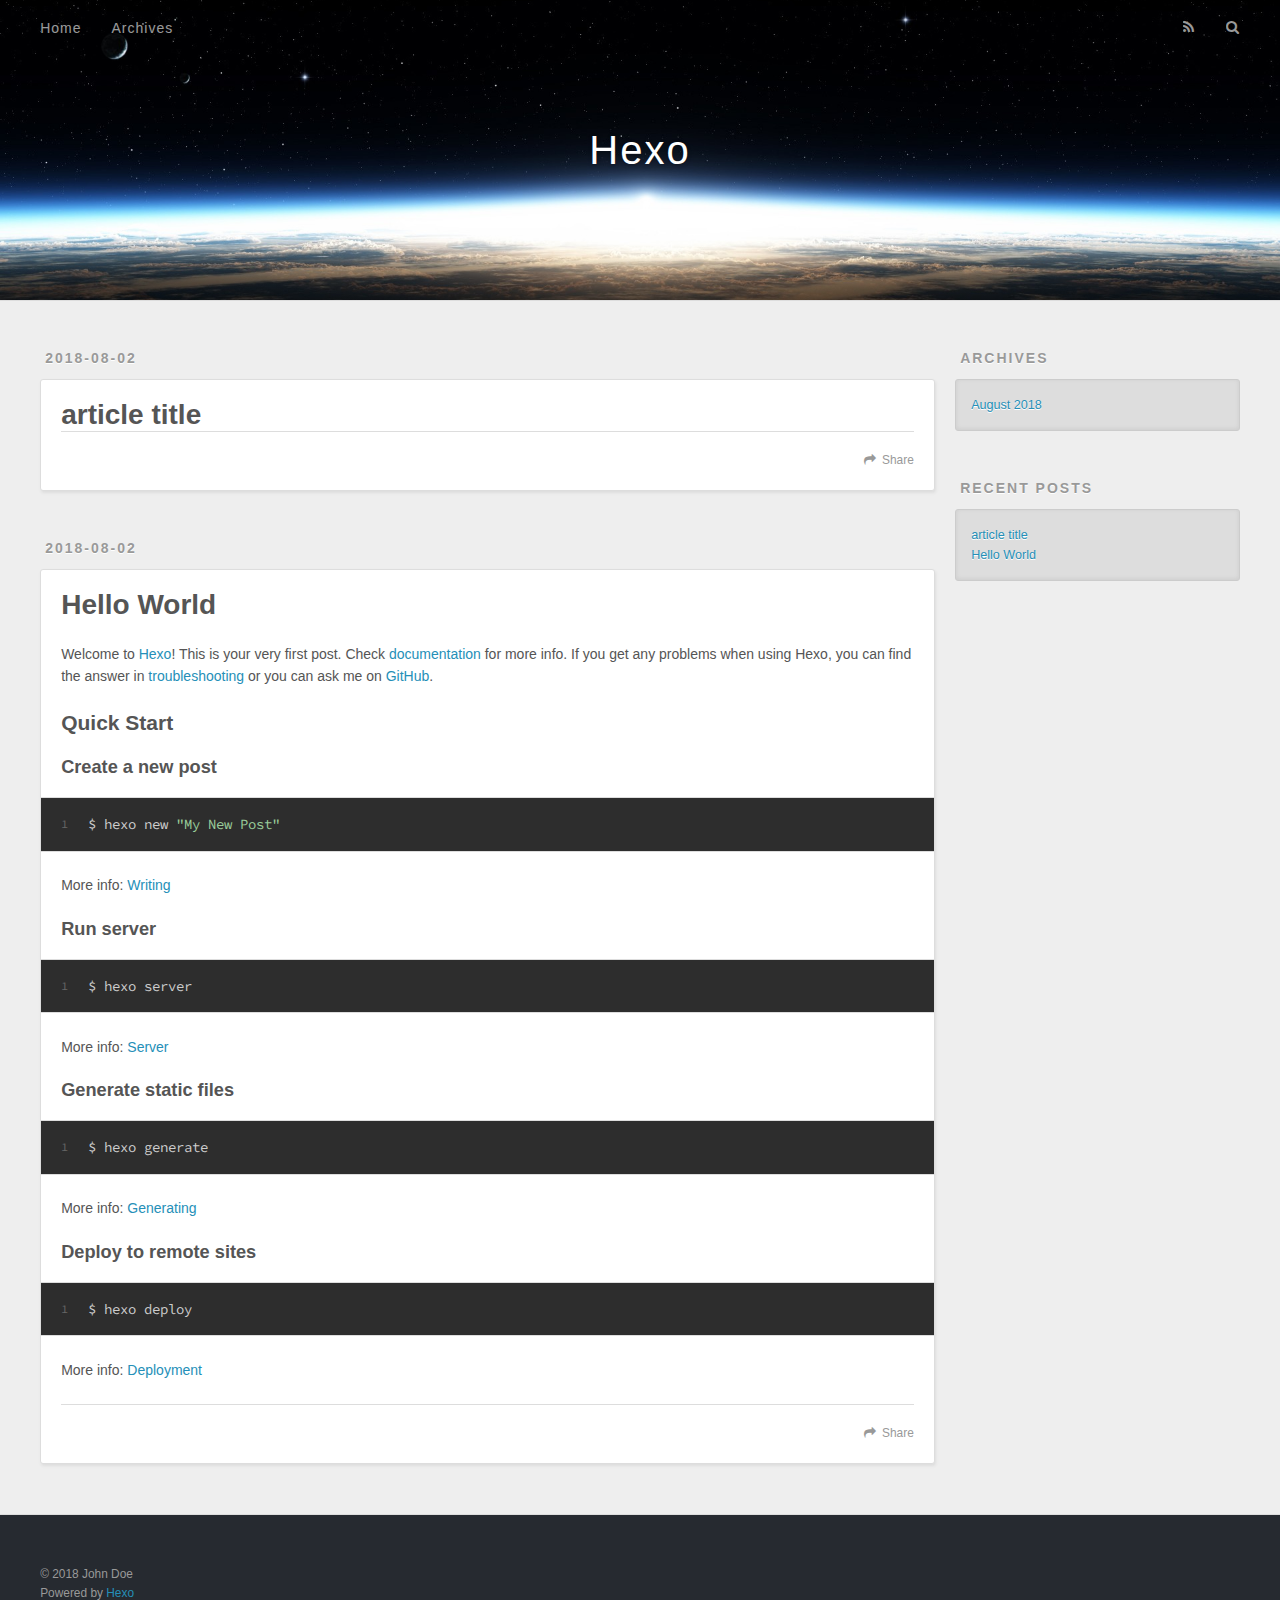
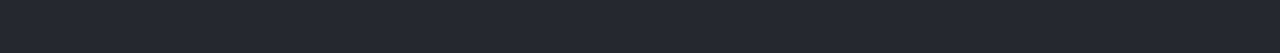
==== index.html @ 51ade5b0 "Site updated: 2018-08-02 16:16:27" ====
<!DOCTYPE html>
<html>
<head>
  <meta charset="utf-8">
  

  
  <title>Hexo</title>
  <meta name="viewport" content="width=device-width, initial-scale=1, maximum-scale=1">
  <meta property="og:type" content="website">
<meta property="og:title" content="Hexo">
<meta property="og:url" content="http://yoursite.com/index.html">
<meta property="og:site_name" content="Hexo">
<meta property="og:locale" content="default">
<meta name="twitter:card" content="summary">
<meta name="twitter:title" content="Hexo">
  
    <link rel="alternate" href="/atom.xml" title="Hexo" type="application/atom+xml">
  
  
    <link rel="icon" href="/favicon.png">
  
  
    <link href="//fonts.googleapis.com/css?family=Source+Code+Pro" rel="stylesheet" type="text/css">
  
  <link rel="stylesheet" href="/css/style.css">
</head>

<body>
  <div id="container">
    <div id="wrap">
      <header id="header">
  <div id="banner"></div>
  <div id="header-outer" class="outer">
    <div id="header-title" class="inner">
      <h1 id="logo-wrap">
        <a href="/" id="logo">Hexo</a>
      </h1>
      
    </div>
    <div id="header-inner" class="inner">
      <nav id="main-nav">
        <a id="main-nav-toggle" class="nav-icon"></a>
        
          <a class="main-nav-link" href="/">Home</a>
        
          <a class="main-nav-link" href="/archives">Archives</a>
        
      </nav>
      <nav id="sub-nav">
        
          <a id="nav-rss-link" class="nav-icon" href="/atom.xml" title="RSS Feed"></a>
        
        <a id="nav-search-btn" class="nav-icon" title="Search"></a>
      </nav>
      <div id="search-form-wrap">
        <form action="//google.com/search" method="get" accept-charset="UTF-8" class="search-form"><input type="search" name="q" class="search-form-input" placeholder="Search"><button type="submit" class="search-form-submit">&#xF002;</button><input type="hidden" name="sitesearch" value="http://yoursite.com"></form>
      </div>
    </div>
  </div>
</header>
      <div class="outer">
        <section id="main">
  
    <article id="post-article-title" class="article article-type-post" itemscope itemprop="blogPost">
  <div class="article-meta">
    <a href="/2018/08/02/article-title/" class="article-date">
  <time datetime="2018-08-02T07:15:30.000Z" itemprop="datePublished">2018-08-02</time>
</a>
    
  </div>
  <div class="article-inner">
    
    
      <header class="article-header">
        
  
    <h1 itemprop="name">
      <a class="article-title" href="/2018/08/02/article-title/">article title</a>
    </h1>
  

      </header>
    
    <div class="article-entry" itemprop="articleBody">
      
        
      
    </div>
    <footer class="article-footer">
      <a data-url="http://yoursite.com/2018/08/02/article-title/" data-id="cjkcabsdn0000bsvhd9y3zco1" class="article-share-link">Share</a>
      
      
    </footer>
  </div>
  
</article>


  
    <article id="post-hello-world" class="article article-type-post" itemscope itemprop="blogPost">
  <div class="article-meta">
    <a href="/2018/08/02/hello-world/" class="article-date">
  <time datetime="2018-08-02T06:35:21.905Z" itemprop="datePublished">2018-08-02</time>
</a>
    
  </div>
  <div class="article-inner">
    
    
      <header class="article-header">
        
  
    <h1 itemprop="name">
      <a class="article-title" href="/2018/08/02/hello-world/">Hello World</a>
    </h1>
  

      </header>
    
    <div class="article-entry" itemprop="articleBody">
      
        <p>Welcome to <a href="https://hexo.io/" target="_blank" rel="noopener">Hexo</a>! This is your very first post. Check <a href="https://hexo.io/docs/" target="_blank" rel="noopener">documentation</a> for more info. If you get any problems when using Hexo, you can find the answer in <a href="https://hexo.io/docs/troubleshooting.html" target="_blank" rel="noopener">troubleshooting</a> or you can ask me on <a href="https://github.com/hexojs/hexo/issues" target="_blank" rel="noopener">GitHub</a>.</p>
<h2 id="Quick-Start"><a href="#Quick-Start" class="headerlink" title="Quick Start"></a>Quick Start</h2><h3 id="Create-a-new-post"><a href="#Create-a-new-post" class="headerlink" title="Create a new post"></a>Create a new post</h3><figure class="highlight bash"><table><tr><td class="gutter"><pre><span class="line">1</span><br></pre></td><td class="code"><pre><span class="line">$ hexo new <span class="string">"My New Post"</span></span><br></pre></td></tr></table></figure>
<p>More info: <a href="https://hexo.io/docs/writing.html" target="_blank" rel="noopener">Writing</a></p>
<h3 id="Run-server"><a href="#Run-server" class="headerlink" title="Run server"></a>Run server</h3><figure class="highlight bash"><table><tr><td class="gutter"><pre><span class="line">1</span><br></pre></td><td class="code"><pre><span class="line">$ hexo server</span><br></pre></td></tr></table></figure>
<p>More info: <a href="https://hexo.io/docs/server.html" target="_blank" rel="noopener">Server</a></p>
<h3 id="Generate-static-files"><a href="#Generate-static-files" class="headerlink" title="Generate static files"></a>Generate static files</h3><figure class="highlight bash"><table><tr><td class="gutter"><pre><span class="line">1</span><br></pre></td><td class="code"><pre><span class="line">$ hexo generate</span><br></pre></td></tr></table></figure>
<p>More info: <a href="https://hexo.io/docs/generating.html" target="_blank" rel="noopener">Generating</a></p>
<h3 id="Deploy-to-remote-sites"><a href="#Deploy-to-remote-sites" class="headerlink" title="Deploy to remote sites"></a>Deploy to remote sites</h3><figure class="highlight bash"><table><tr><td class="gutter"><pre><span class="line">1</span><br></pre></td><td class="code"><pre><span class="line">$ hexo deploy</span><br></pre></td></tr></table></figure>
<p>More info: <a href="https://hexo.io/docs/deployment.html" target="_blank" rel="noopener">Deployment</a></p>

      
    </div>
    <footer class="article-footer">
      <a data-url="http://yoursite.com/2018/08/02/hello-world/" data-id="cjkcabsdu0001bsvh8qql5ahi" class="article-share-link">Share</a>
      
      
    </footer>
  </div>
  
</article>


  


</section>
        
          <aside id="sidebar">
  
    

  
    

  
    
  
    
  <div class="widget-wrap">
    <h3 class="widget-title">Archives</h3>
    <div class="widget">
      <ul class="archive-list"><li class="archive-list-item"><a class="archive-list-link" href="/archives/2018/08/">August 2018</a></li></ul>
    </div>
  </div>


  
    
  <div class="widget-wrap">
    <h3 class="widget-title">Recent Posts</h3>
    <div class="widget">
      <ul>
        
          <li>
            <a href="/2018/08/02/article-title/">article title</a>
          </li>
        
          <li>
            <a href="/2018/08/02/hello-world/">Hello World</a>
          </li>
        
      </ul>
    </div>
  </div>

  
</aside>
        
      </div>
      <footer id="footer">
  
  <div class="outer">
    <div id="footer-info" class="inner">
      &copy; 2018 John Doe<br>
      Powered by <a href="http://hexo.io/" target="_blank">Hexo</a>
    </div>
  </div>
</footer>
    </div>
    <nav id="mobile-nav">
  
    <a href="/" class="mobile-nav-link">Home</a>
  
    <a href="/archives" class="mobile-nav-link">Archives</a>
  
</nav>
    

<script src="//ajax.googleapis.com/ajax/libs/jquery/2.0.3/jquery.min.js"></script>


  <link rel="stylesheet" href="/fancybox/jquery.fancybox.css">
  <script src="/fancybox/jquery.fancybox.pack.js"></script>


<script src="/js/script.js"></script>



  </div>
</body>
</html>
---- css/style.css ----
body {
  width: 100%;
}
body:before,
body:after {
  content: "";
  display: table;
}
body:after {
  clear: both;
}
html,
body,
div,
span,
applet,
object,
iframe,
h1,
h2,
h3,
h4,
h5,
h6,
p,
blockquote,
pre,
a,
abbr,
acronym,
address,
big,
cite,
code,
del,
dfn,
em,
img,
ins,
kbd,
q,
s,
samp,
small,
strike,
strong,
sub,
sup,
tt,
var,
dl,
dt,
dd,
ol,
ul,
li,
fieldset,
form,
label,
legend,
table,
caption,
tbody,
tfoot,
thead,
tr,
th,
td {
  margin: 0;
  padding: 0;
  border: 0;
  outline: 0;
  font-weight: inherit;
  font-style: inherit;
  font-family: inherit;
  font-size: 100%;
  vertical-align: baseline;
}
body {
  line-height: 1;
  color: #000;
  background: #fff;
}
ol,
ul {
  list-style: none;
}
table {
  border-collapse: separate;
  border-spacing: 0;
  vertical-align: middle;
}
caption,
th,
td {
  text-align: left;
  font-weight: normal;
  vertical-align: middle;
}
a img {
  border: none;
}
input,
button {
  margin: 0;
  padding: 0;
}
input::-moz-focus-inner,
button::-moz-focus-inner {
  border: 0;
  padding: 0;
}
@font-face {
  font-family: FontAwesome;
  font-style: normal;
  font-weight: normal;
  src: url("fonts/fontawesome-webfont.eot?v=#4.0.3");
  src: url("fonts/fontawesome-webfont.eot?#iefix&v=#4.0.3") format("embedded-opentype"), url("fonts/fontawesome-webfont.woff?v=#4.0.3") format("woff"), url("fonts/fontawesome-webfont.ttf?v=#4.0.3") format("truetype"), url("fonts/fontawesome-webfont.svg#fontawesomeregular?v=#4.0.3") format("svg");
}
html,
body,
#container {
  height: 100%;
}
body {
  background: #eee;
  font: 14px -apple-system, BlinkMacSystemFont, "Segoe UI", "Roboto", "Oxygen", "Ubuntu", "Cantarell", "Fira Sans", "Droid Sans", "Helvetica Neue", sans-serif;
  -webkit-text-size-adjust: 100%;
}
.outer {
  max-width: 1220px;
  margin: 0 auto;
  padding: 0 20px;
}
.outer:before,
.outer:after {
  content: "";
  display: table;
}
.outer:after {
  clear: both;
}
.inner {
  display: inline;
  float: left;
  width: 98.33333333333333%;
  margin: 0 0.833333333333333%;
}
.left,
.alignleft {
  float: left;
}
.right,
.alignright {
  float: right;
}
.clear {
  clear: both;
}
#container {
  position: relative;
}
.mobile-nav-on {
  overflow: hidden;
}
#wrap {
  height: 100%;
  width: 100%;
  position: absolute;
  top: 0;
  left: 0;
  -webkit-transition: 0.2s ease-out;
  -moz-transition: 0.2s ease-out;
  -ms-transition: 0.2s ease-out;
  transition: 0.2s ease-out;
  z-index: 1;
  background: #eee;
}
.mobile-nav-on #wrap {
  left: 280px;
}
@media screen and (min-width: 768px) {
  #main {
    display: inline;
    float: left;
    width: 73.33333333333333%;
    margin: 0 0.833333333333333%;
  }
}
.article-date,
.article-category-link,
.archive-year,
.widget-title {
  text-decoration: none;
  text-transform: uppercase;
  letter-spacing: 2px;
  color: #999;
  margin-bottom: 1em;
  margin-left: 5px;
  line-height: 1em;
  text-shadow: 0 1px #fff;
  font-weight: bold;
}
.article-inner,
.archive-article-inner {
  background: #fff;
  -webkit-box-shadow: 1px 2px 3px #ddd;
  box-shadow: 1px 2px 3px #ddd;
  border: 1px solid #ddd;
  border-radius: 3px;
}
.article-entry h1,
.widget h1 {
  font-size: 2em;
}
.article-entry h2,
.widget h2 {
  font-size: 1.5em;
}
.article-entry h3,
.widget h3 {
  font-size: 1.3em;
}
.article-entry h4,
.widget h4 {
  font-size: 1.2em;
}
.article-entry h5,
.widget h5 {
  font-size: 1em;
}
.article-entry h6,
.widget h6 {
  font-size: 1em;
  color: #999;
}
.article-entry hr,
.widget hr {
  border: 1px dashed #ddd;
}
.article-entry strong,
.widget strong {
  font-weight: bold;
}
.article-entry em,
.widget em,
.article-entry cite,
.widget cite {
  font-style: italic;
}
.article-entry sup,
.widget sup,
.article-entry sub,
.widget sub {
  font-size: 0.75em;
  line-height: 0;
  position: relative;
  vertical-align: baseline;
}
.article-entry sup,
.widget sup {
  top: -0.5em;
}
.article-entry sub,
.widget sub {
  bottom: -0.2em;
}
.article-entry small,
.widget small {
  font-size: 0.85em;
}
.article-entry acronym,
.widget acronym,
.article-entry abbr,
.widget abbr {
  border-bottom: 1px dotted;
}
.article-entry ul,
.widget ul,
.article-entry ol,
.widget ol,
.article-entry dl,
.widget dl {
  margin: 0 20px;
  line-height: 1.6em;
}
.article-entry ul ul,
.widget ul ul,
.article-entry ol ul,
.widget ol ul,
.article-entry ul ol,
.widget ul ol,
.article-entry ol ol,
.widget ol ol {
  margin-top: 0;
  margin-bottom: 0;
}
.article-entry ul,
.widget ul {
  list-style: disc;
}
.article-entry ol,
.widget ol {
  list-style: decimal;
}
.article-entry dt,
.widget dt {
  font-weight: bold;
}
#header {
  height: 300px;
  position: relative;
  border-bottom: 1px solid #ddd;
}
#header:before,
#header:after {
  content: "";
  position: absolute;
  left: 0;
  right: 0;
  height: 40px;
}
#header:before {
  top: 0;
  background: -webkit-linear-gradient(rgba(0,0,0,0.2), transparent);
  background: -moz-linear-gradient(rgba(0,0,0,0.2), transparent);
  background: -ms-linear-gradient(rgba(0,0,0,0.2), transparent);
  background: linear-gradient(rgba(0,0,0,0.2), transparent);
}
#header:after {
  bottom: 0;
  background: -webkit-linear-gradient(transparent, rgba(0,0,0,0.2));
  background: -moz-linear-gradient(transparent, rgba(0,0,0,0.2));
  background: -ms-linear-gradient(transparent, rgba(0,0,0,0.2));
  background: linear-gradient(transparent, rgba(0,0,0,0.2));
}
#header-outer {
  height: 100%;
  position: relative;
}
#header-inner {
  position: relative;
  overflow: hidden;
}
#banner {
  position: absolute;
  top: 0;
  left: 0;
  width: 100%;
  height: 100%;
  background: url("images/banner.jpg") center #000;
  -webkit-background-size: cover;
  -moz-background-size: cover;
  background-size: cover;
  z-index: -1;
}
#header-title {
  text-align: center;
  height: 40px;
  position: absolute;
  top: 50%;
  left: 0;
  margin-top: -20px;
}
#logo,
#subtitle {
  text-decoration: none;
  color: #fff;
  font-weight: 300;
  text-shadow: 0 1px 4px rgba(0,0,0,0.3);
}
#logo {
  font-size: 40px;
  line-height: 40px;
  letter-spacing: 2px;
}
#subtitle {
  font-size: 16px;
  line-height: 16px;
  letter-spacing: 1px;
}
#subtitle-wrap {
  margin-top: 16px;
}
#main-nav {
  float: left;
  margin-left: -15px;
}
.nav-icon,
.main-nav-link {
  float: left;
  color: #fff;
  opacity: 0.6;
  text-decoration: none;
  text-shadow: 0 1px rgba(0,0,0,0.2);
  -webkit-transition: opacity 0.2s;
  -moz-transition: opacity 0.2s;
  -ms-transition: opacity 0.2s;
  transition: opacity 0.2s;
  display: block;
  padding: 20px 15px;
}
.nav-icon:hover,
.main-nav-link:hover {
  opacity: 1;
}
.nav-icon {
  font-family: FontAwesome;
  text-align: center;
  font-size: 14px;
  width: 14px;
  height: 14px;
  padding: 20px 15px;
  position: relative;
  cursor: pointer;
}
.main-nav-link {
  font-weight: 300;
  letter-spacing: 1px;
}
@media screen and (max-width: 479px) {
  .main-nav-link {
    display: none;
  }
}
#main-nav-toggle {
  display: none;
}
#main-nav-toggle:before {
  content: "\f0c9";
}
@media screen and (max-width: 479px) {
  #main-nav-toggle {
    display: block;
  }
}
#sub-nav {
  float: right;
  margin-right: -15px;
}
#nav-rss-link:before {
  content: "\f09e";
}
#nav-search-btn:before {
  content: "\f002";
}
#search-form-wrap {
  position: absolute;
  top: 15px;
  width: 150px;
  height: 30px;
  right: -150px;
  opacity: 0;
  -webkit-transition: 0.2s ease-out;
  -moz-transition: 0.2s ease-out;
  -ms-transition: 0.2s ease-out;
  transition: 0.2s ease-out;
}
#search-form-wrap.on {
  opacity: 1;
  right: 0;
}
@media screen and (max-width: 479px) {
  #search-form-wrap {
    width: 100%;
    right: -100%;
  }
}
.search-form {
  position: absolute;
  top: 0;
  left: 0;
  right: 0;
  background: #fff;
  padding: 5px 15px;
  border-radius: 15px;
  -webkit-box-shadow: 0 0 10px rgba(0,0,0,0.3);
  box-shadow: 0 0 10px rgba(0,0,0,0.3);
}
.search-form-input {
  border: none;
  background: none;
  color: #555;
  width: 100%;
  font: 13px -apple-system, BlinkMacSystemFont, "Segoe UI", "Roboto", "Oxygen", "Ubuntu", "Cantarell", "Fira Sans", "Droid Sans", "Helvetica Neue", sans-serif;
  outline: none;
}
.search-form-input::-webkit-search-results-decoration,
.search-form-input::-webkit-search-cancel-button {
  -webkit-appearance: none;
}
.search-form-submit {
  position: absolute;
  top: 50%;
  right: 10px;
  margin-top: -7px;
  font: 13px FontAwesome;
  border: none;
  background: none;
  color: #bbb;
  cursor: pointer;
}
.search-form-submit:hover,
.search-form-submit:focus {
  color: #777;
}
.article {
  margin: 50px 0;
}
.article-inner {
  overflow: hidden;
}
.article-meta:before,
.article-meta:after {
  content: "";
  display: table;
}
.article-meta:after {
  clear: both;
}
.article-date {
  float: left;
}
.article-category {
  float: left;
  line-height: 1em;
  color: #ccc;
  text-shadow: 0 1px #fff;
  margin-left: 8px;
}
.article-category:before {
  content: "\2022";
}
.article-category-link {
  margin: 0 12px 1em;
}
.article-header {
  padding: 20px 20px 0;
}
.article-title {
  text-decoration: none;
  font-size: 2em;
  font-weight: bold;
  color: #555;
  line-height: 1.1em;
  -webkit-transition: color 0.2s;
  -moz-transition: color 0.2s;
  -ms-transition: color 0.2s;
  transition: color 0.2s;
}
a.article-title:hover {
  color: #258fb8;
}
.article-entry {
  color: #555;
  padding: 0 20px;
}
.article-entry:before,
.article-entry:after {
  content: "";
  display: table;
}
.article-entry:after {
  clear: both;
}
.article-entry p,
.article-entry table {
  line-height: 1.6em;
  margin: 1.6em 0;
}
.article-entry h1,
.article-entry h2,
.article-entry h3,
.article-entry h4,
.article-entry h5,
.article-entry h6 {
  font-weight: bold;
}
.article-entry h1,
.article-entry h2,
.article-entry h3,
.article-entry h4,
.article-entry h5,
.article-entry h6 {
  line-height: 1.1em;
  margin: 1.1em 0;
}
.article-entry a {
  color: #258fb8;
  text-decoration: none;
}
.article-entry a:hover {
  text-decoration: underline;
}
.article-entry ul,
.article-entry ol,
.article-entry dl {
  margin-top: 1.6em;
  margin-bottom: 1.6em;
}
.article-entry img,
.article-entry video {
  max-width: 100%;
  height: auto;
  display: block;
  margin: auto;
}
.article-entry iframe {
  border: none;
}
.article-entry table {
  width: 100%;
  border-collapse: collapse;
  border-spacing: 0;
}
.article-entry th {
  font-weight: bold;
  border-bottom: 3px solid #ddd;
  padding-bottom: 0.5em;
}
.article-entry td {
  border-bottom: 1px solid #ddd;
  padding: 10px 0;
}
.article-entry blockquote {
  font-family: Georgia, "Times New Roman", serif;
  font-size: 1.4em;
  margin: 1.6em 20px;
  text-align: center;
}
.article-entry blockquote footer {
  font-size: 14px;
  margin: 1.6em 0;
  font-family: -apple-system, BlinkMacSystemFont, "Segoe UI", "Roboto", "Oxygen", "Ubuntu", "Cantarell", "Fira Sans", "Droid Sans", "Helvetica Neue", sans-serif;
}
.article-entry blockquote footer cite:before {
  content: "—";
  padding: 0 0.5em;
}
.article-entry .pullquote {
  text-align: left;
  width: 45%;
  margin: 0;
}
.article-entry .pullquote.left {
  margin-left: 0.5em;
  margin-right: 1em;
}
.article-entry .pullquote.right {
  margin-right: 0.5em;
  margin-left: 1em;
}
.article-entry .caption {
  color: #999;
  display: block;
  font-size: 0.9em;
  margin-top: 0.5em;
  position: relative;
  text-align: center;
}
.article-entry .video-container {
  position: relative;
  padding-top: 56.25%;
  height: 0;
  overflow: hidden;
}
.article-entry .video-container iframe,
.article-entry .video-container object,
.article-entry .video-container embed {
  position: absolute;
  top: 0;
  left: 0;
  width: 100%;
  height: 100%;
  margin-top: 0;
}
.article-more-link a {
  display: inline-block;
  line-height: 1em;
  padding: 6px 15px;
  border-radius: 15px;
  background: #eee;
  color: #999;
  text-shadow: 0 1px #fff;
  text-decoration: none;
}
.article-more-link a:hover {
  background: #258fb8;
  color: #fff;
  text-decoration: none;
  text-shadow: 0 1px #1e7293;
}
.article-footer {
  font-size: 0.85em;
  line-height: 1.6em;
  border-top: 1px solid #ddd;
  padding-top: 1.6em;
  margin: 0 20px 20px;
}
.article-footer:before,
.article-footer:after {
  content: "";
  display: table;
}
.article-footer:after {
  clear: both;
}
.article-footer a {
  color: #999;
  text-decoration: none;
}
.article-footer a:hover {
  color: #555;
}
.article-tag-list-item {
  float: left;
  margin-right: 10px;
}
.article-tag-list-link:before {
  content: "#";
}
.article-comment-link {
  float: right;
}
.article-comment-link:before {
  content: "\f075";
  font-family: FontAwesome;
  padding-right: 8px;
}
.article-share-link {
  cursor: pointer;
  float: right;
  margin-left: 20px;
}
.article-share-link:before {
  content: "\f064";
  font-family: FontAwesome;
  padding-right: 6px;
}
#article-nav {
  position: relative;
}
#article-nav:before,
#article-nav:after {
  content: "";
  display: table;
}
#article-nav:after {
  clear: both;
}
@media screen and (min-width: 768px) {
  #article-nav {
    margin: 50px 0;
  }
  #article-nav:before {
    width: 8px;
    height: 8px;
    position: absolute;
    top: 50%;
    left: 50%;
    margin-top: -4px;
    margin-left: -4px;
    content: "";
    border-radius: 50%;
    background: #ddd;
    -webkit-box-shadow: 0 1px 2px #fff;
    box-shadow: 0 1px 2px #fff;
  }
}
.article-nav-link-wrap {
  text-decoration: none;
  text-shadow: 0 1px #fff;
  color: #999;
  -webkit-box-sizing: border-box;
  -moz-box-sizing: border-box;
  box-sizing: border-box;
  margin-top: 50px;
  text-align: center;
  display: block;
}
.article-nav-link-wrap:hover {
  color: #555;
}
@media screen and (min-width: 768px) {
  .article-nav-link-wrap {
    width: 50%;
    margin-top: 0;
  }
}
@media screen and (min-width: 768px) {
  #article-nav-newer {
    float: left;
    text-align: right;
    padding-right: 20px;
  }
}
@media screen and (min-width: 768px) {
  #article-nav-older {
    float: right;
    text-align: left;
    padding-left: 20px;
  }
}
.article-nav-caption {
  text-transform: uppercase;
  letter-spacing: 2px;
  color: #ddd;
  line-height: 1em;
  font-weight: bold;
}
#article-nav-newer .article-nav-caption {
  margin-right: -2px;
}
.article-nav-title {
  font-size: 0.85em;
  line-height: 1.6em;
  margin-top: 0.5em;
}
.article-share-box {
  position: absolute;
  display: none;
  background: #fff;
  -webkit-box-shadow: 1px 2px 10px rgba(0,0,0,0.2);
  box-shadow: 1px 2px 10px rgba(0,0,0,0.2);
  border-radius: 3px;
  margin-left: -145px;
  overflow: hidden;
  z-index: 1;
}
.article-share-box.on {
  display: block;
}
.article-share-input {
  width: 100%;
  background: none;
  -webkit-box-sizing: border-box;
  -moz-box-sizing: border-box;
  box-sizing: border-box;
  font: 14px -apple-system, BlinkMacSystemFont, "Segoe UI", "Roboto", "Oxygen", "Ubuntu", "Cantarell", "Fira Sans", "Droid Sans", "Helvetica Neue", sans-serif;
  padding: 0 15px;
  color: #555;
  outline: none;
  border: 1px solid #ddd;
  border-radius: 3px 3px 0 0;
  height: 36px;
  line-height: 36px;
}
.article-share-links {
  background: #eee;
}
.article-share-links:before,
.article-share-links:after {
  content: "";
  display: table;
}
.article-share-links:after {
  clear: both;
}
.article-share-twitter,
.article-share-facebook,
.article-share-pinterest,
.article-share-google {
  width: 50px;
  height: 36px;
  display: block;
  float: left;
  position: relative;
  color: #999;
  text-shadow: 0 1px #fff;
}
.article-share-twitter:before,
.article-share-facebook:before,
.article-share-pinterest:before,
.article-share-google:before {
  font-size: 20px;
  font-family: FontAwesome;
  width: 20px;
  height: 20px;
  position: absolute;
  top: 50%;
  left: 50%;
  margin-top: -10px;
  margin-left: -10px;
  text-align: center;
}
.article-share-twitter:hover,
.article-share-facebook:hover,
.article-share-pinterest:hover,
.article-share-google:hover {
  color: #fff;
}
.article-share-twitter:before {
  content: "\f099";
}
.article-share-twitter:hover {
  background: #00aced;
  text-shadow: 0 1px #008abe;
}
.article-share-facebook:before {
  content: "\f09a";
}
.article-share-facebook:hover {
  background: #3b5998;
  text-shadow: 0 1px #2f477a;
}
.article-share-pinterest:before {
  content: "\f0d2";
}
.article-share-pinterest:hover {
  background: #cb2027;
  text-shadow: 0 1px #a21a1f;
}
.article-share-google:before {
  content: "\f0d5";
}
.article-share-google:hover {
  background: #dd4b39;
  text-shadow: 0 1px #be3221;
}
.article-gallery {
  background: #000;
  position: relative;
}
.article-gallery-photos {
  position: relative;
  overflow: hidden;
}
.article-gallery-img {
  display: none;
  max-width: 100%;
}
.article-gallery-img:first-child {
  display: block;
}
.article-gallery-img.loaded {
  position: absolute;
  display: block;
}
.article-gallery-img img {
  display: block;
  max-width: 100%;
  margin: 0 auto;
}
#comments {
  background: #fff;
  -webkit-box-shadow: 1px 2px 3px #ddd;
  box-shadow: 1px 2px 3px #ddd;
  padding: 20px;
  border: 1px solid #ddd;
  border-radius: 3px;
  margin: 50px 0;
}
#comments a {
  color: #258fb8;
}
.archives-wrap {
  margin: 50px 0;
}
.archives:before,
.archives:after {
  content: "";
  display: table;
}
.archives:after {
  clear: both;
}
.archive-year-wrap {
  margin-bottom: 1em;
}
.archives {
  -webkit-column-gap: 10px;
  -moz-column-gap: 10px;
  column-gap: 10px;
}
@media screen and (min-width: 480px) and (max-width: 767px) {
  .archives {
    -webkit-column-count: 2;
    -moz-column-count: 2;
    column-count: 2;
  }
}
@media screen and (min-width: 768px) {
  .archives {
    -webkit-column-count: 3;
    -moz-column-count: 3;
    column-count: 3;
  }
}
.archive-article {
  -webkit-column-break-inside: avoid;
  page-break-inside: avoid;
  overflow: hidden;
  break-inside: avoid-column;
}
.archive-article-inner {
  padding: 10px;
  margin-bottom: 15px;
}
.archive-article-title {
  text-decoration: none;
  font-weight: bold;
  color: #555;
  -webkit-transition: color 0.2s;
  -moz-transition: color 0.2s;
  -ms-transition: color 0.2s;
  transition: color 0.2s;
  line-height: 1.6em;
}
.archive-article-title:hover {
  color: #258fb8;
}
.archive-article-footer {
  margin-top: 1em;
}
.archive-article-date {
  color: #999;
  text-decoration: none;
  font-size: 0.85em;
  line-height: 1em;
  margin-bottom: 0.5em;
  display: block;
}
#page-nav {
  margin: 50px auto;
  background: #fff;
  -webkit-box-shadow: 1px 2px 3px #ddd;
  box-shadow: 1px 2px 3px #ddd;
  border: 1px solid #ddd;
  border-radius: 3px;
  text-align: center;
  color: #999;
  overflow: hidden;
}
#page-nav:before,
#page-nav:after {
  content: "";
  display: table;
}
#page-nav:after {
  clear: both;
}
#page-nav a,
#page-nav span {
  padding: 10px 20px;
  line-height: 1;
  height: 2ex;
}
#page-nav a {
  color: #999;
  text-decoration: none;
}
#page-nav a:hover {
  background: #999;
  color: #fff;
}
#page-nav .prev {
  float: left;
}
#page-nav .next {
  float: right;
}
#page-nav .page-number {
  display: inline-block;
}
@media screen and (max-width: 479px) {
  #page-nav .page-number {
    display: none;
  }
}
#page-nav .current {
  color: #555;
  font-weight: bold;
}
#page-nav .space {
  color: #ddd;
}
#footer {
  background: #262a30;
  padding: 50px 0;
  border-top: 1px solid #ddd;
  color: #999;
}
#footer a {
  color: #258fb8;
  text-decoration: none;
}
#footer a:hover {
  text-decoration: underline;
}
#footer-info {
  line-height: 1.6em;
  font-size: 0.85em;
}
.article-entry pre,
.article-entry .highlight {
  background: #2d2d2d;
  margin: 0 -20px;
  padding: 15px 20px;
  border-style: solid;
  border-color: #ddd;
  border-width: 1px 0;
  overflow: auto;
  color: #ccc;
  line-height: 22.400000000000002px;
}
.article-entry .highlight .gutter pre,
.article-entry .gist .gist-file .gist-data .line-numbers {
  color: #666;
  font-size: 0.85em;
}
.article-entry pre,
.article-entry code {
  font-family: "Source Code Pro", Consolas, Monaco, Menlo, Consolas, monospace;
}
.article-entry code {
  background: #eee;
  text-shadow: 0 1px #fff;
  padding: 0 0.3em;
}
.article-entry pre code {
  background: none;
  text-shadow: none;
  padding: 0;
}
.article-entry .highlight pre {
  border: none;
  margin: 0;
  padding: 0;
}
.article-entry .highlight table {
  margin: 0;
  width: auto;
}
.article-entry .highlight td {
  border: none;
  padding: 0;
}
.article-entry .highlight figcaption {
  font-size: 0.85em;
  color: #999;
  line-height: 1em;
  margin-bottom: 1em;
}
.article-entry .highlight figcaption:before,
.article-entry .highlight figcaption:after {
  content: "";
  display: table;
}
.article-entry .highlight figcaption:after {
  clear: both;
}
.article-entry .highlight figcaption a {
  float: right;
}
.article-entry .highlight .gutter pre {
  text-align: right;
  padding-right: 20px;
}
.article-entry .highlight .line {
  height: 22.400000000000002px;
}
.article-entry .highlight .line.marked {
  background: #515151;
}
.article-entry .gist {
  margin: 0 -20px;
  border-style: solid;
  border-color: #ddd;
  border-width: 1px 0;
  background: #2d2d2d;
  padding: 15px 20px 15px 0;
}
.article-entry .gist .gist-file {
  border: none;
  font-family: "Source Code Pro", Consolas, Monaco, Menlo, Consolas, monospace;
  margin: 0;
}
.article-entry .gist .gist-file .gist-data {
  background: none;
  border: none;
}
.article-entry .gist .gist-file .gist-data .line-numbers {
  background: none;
  border: none;
  padding: 0 20px 0 0;
}
.article-entry .gist .gist-file .gist-data .line-data {
  padding: 0 !important;
}
.article-entry .gist .gist-file .highlight {
  margin: 0;
  padding: 0;
  border: none;
}
.article-entry .gist .gist-file .gist-meta {
  background: #2d2d2d;
  color: #999;
  font: 0.85em -apple-system, BlinkMacSystemFont, "Segoe UI", "Roboto", "Oxygen", "Ubuntu", "Cantarell", "Fira Sans", "Droid Sans", "Helvetica Neue", sans-serif;
  text-shadow: 0 0;
  padding: 0;
  margin-top: 1em;
  margin-left: 20px;
}
.article-entry .gist .gist-file .gist-meta a {
  color: #258fb8;
  font-weight: normal;
}
.article-entry .gist .gist-file .gist-meta a:hover {
  text-decoration: underline;
}
pre .comment,
pre .title {
  color: #999;
}
pre .variable,
pre .attribute,
pre .tag,
pre .regexp,
pre .ruby .constant,
pre .xml .tag .title,
pre .xml .pi,
pre .xml .doctype,
pre .html .doctype,
pre .css .id,
pre .css .class,
pre .css .pseudo {
  color: #f2777a;
}
pre .number,
pre .preprocessor,
pre .built_in,
pre .literal,
pre .params,
pre .constant {
  color: #f99157;
}
pre .class,
pre .ruby .class .title,
pre .css .rules .attribute {
  color: #9c9;
}
pre .string,
pre .value,
pre .inheritance,
pre .header,
pre .ruby .symbol,
pre .xml .cdata {
  color: #9c9;
}
pre .css .hexcolor {
  color: #6cc;
}
pre .function,
pre .python .decorator,
pre .python .title,
pre .ruby .function .title,
pre .ruby .title .keyword,
pre .perl .sub,
pre .javascript .title,
pre .coffeescript .title {
  color: #69c;
}
pre .keyword,
pre .javascript .function {
  color: #c9c;
}
@media screen and (max-width: 479px) {
  #mobile-nav {
    position: absolute;
    top: 0;
    left: 0;
    width: 280px;
    height: 100%;
    background: #191919;
    border-right: 1px solid #fff;
  }
}
@media screen and (max-width: 479px) {
  .mobile-nav-link {
    display: block;
    color: #999;
    text-decoration: none;
    padding: 15px 20px;
    font-weight: bold;
  }
  .mobile-nav-link:hover {
    color: #fff;
  }
}
@media screen and (min-width: 768px) {
  #sidebar {
    display: inline;
    float: left;
    width: 23.333333333333332%;
    margin: 0 0.833333333333333%;
  }
}
.widget-wrap {
  margin: 50px 0;
}
.widget {
  color: #777;
  text-shadow: 0 1px #fff;
  background: #ddd;
  -webkit-box-shadow: 0 -1px 4px #ccc inset;
  box-shadow: 0 -1px 4px #ccc inset;
  border: 1px solid #ccc;
  padding: 15px;
  border-radius: 3px;
}
.widget a {
  color: #258fb8;
  text-decoration: none;
}
.widget a:hover {
  text-decoration: underline;
}
.widget ul ul,
.widget ol ul,
.widget dl ul,
.widget ul ol,
.widget ol ol,
.widget dl ol,
.widget ul dl,
.widget ol dl,
.widget dl dl {
  margin-left: 15px;
  list-style: disc;
}
.widget {
  line-height: 1.6em;
  word-wrap: break-word;
  font-size: 0.9em;
}
.widget ul,
.widget ol {
  list-style: none;
  margin: 0;
}
.widget ul ul,
.widget ol ul,
.widget ul ol,
.widget ol ol {
  margin: 0 20px;
}
.widget ul ul,
.widget ol ul {
  list-style: disc;
}
.widget ul ol,
.widget ol ol {
  list-style: decimal;
}
.category-list-count,
.tag-list-count,
.archive-list-count {
  padding-left: 5px;
  color: #999;
  font-size: 0.85em;
}
.category-list-count:before,
.tag-list-count:before,
.archive-list-count:before {
  content: "(";
}
.category-list-count:after,
.tag-list-count:after,
.archive-list-count:after {
  content: ")";
}
.tagcloud a {
  margin-right: 5px;
  display: inline-block;
}
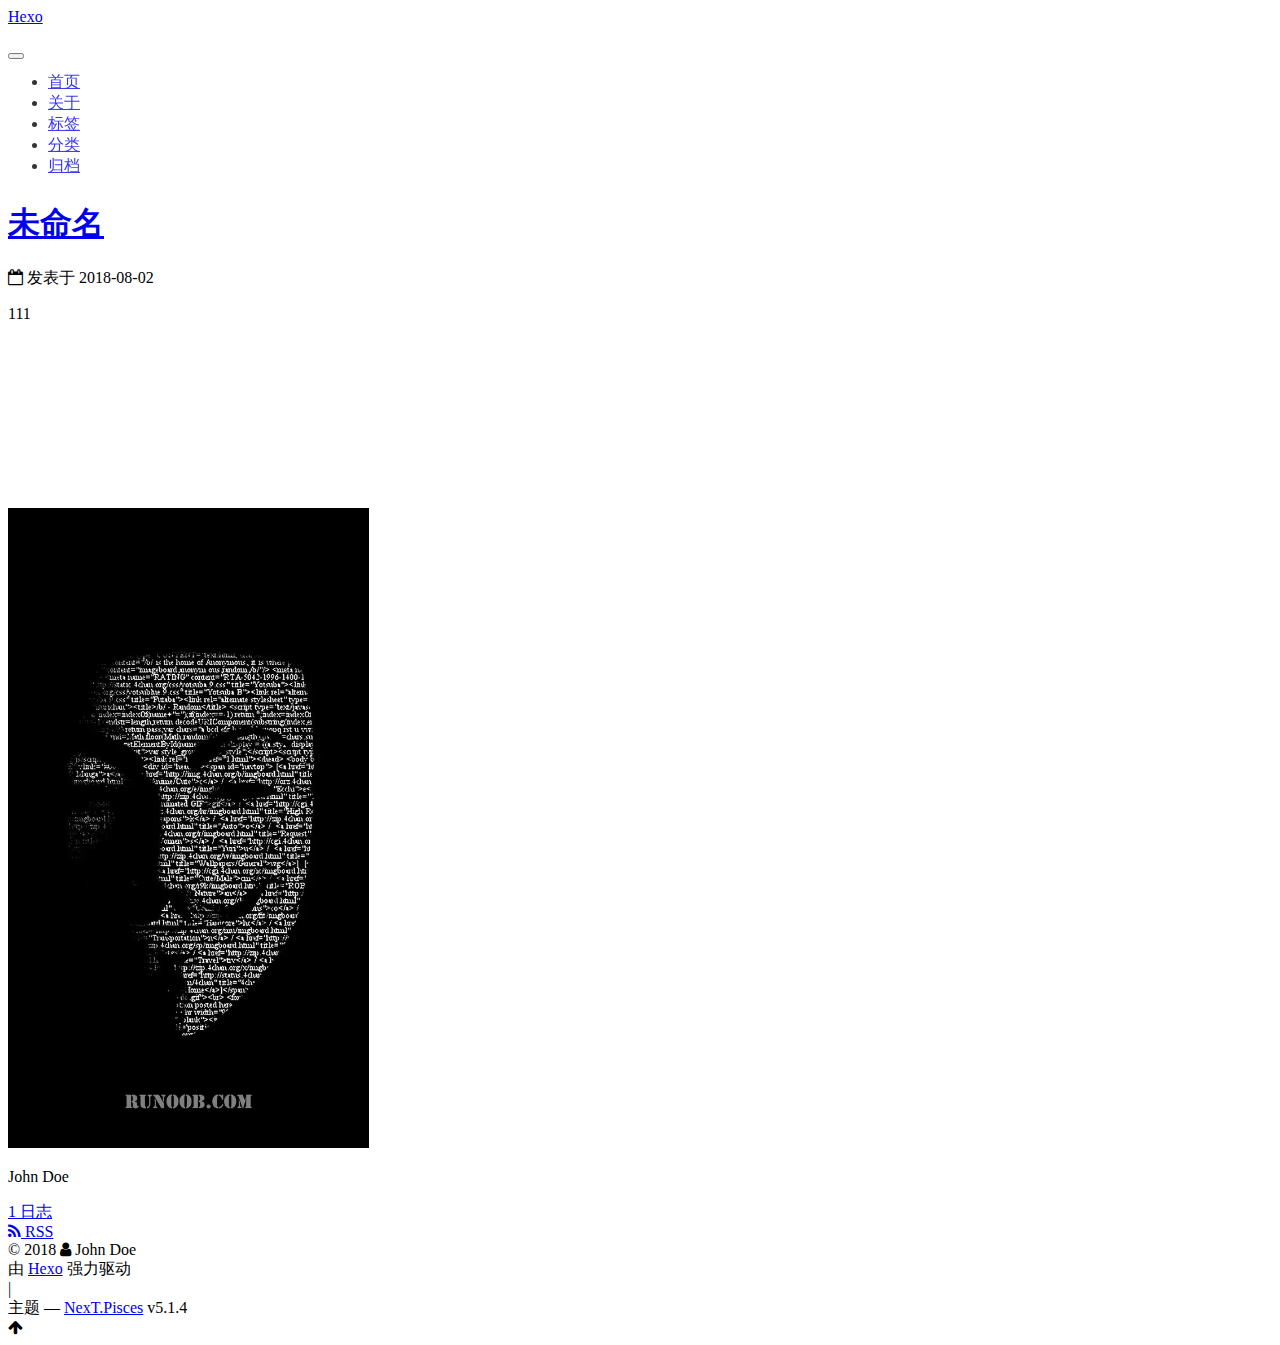
==== commit e4ac60cd: "Site updated: 2018-09-05 15:47:00" ====
--- a/index.html
+++ b/index.html
@@ -1,224 +1,648 @@
 <!DOCTYPE html>
-<html>
+
+
+
+  
+
+
+<html class="theme-next pisces use-motion" lang="zh-Hans">
 <head>
-  <meta charset="utf-8">
-  
-
-  
-  <title>Hexo</title>
-  <meta name="viewport" content="width=device-width, initial-scale=1, maximum-scale=1">
-  <meta property="og:type" content="website">
+  <meta charset="UTF-8"/>
+<meta http-equiv="X-UA-Compatible" content="IE=edge" />
+<meta name="viewport" content="width=device-width, initial-scale=1, maximum-scale=1"/>
+<meta name="theme-color" content="#222">
+
+
+
+
+
+
+
+
+
+<meta http-equiv="Cache-Control" content="no-transform" />
+<meta http-equiv="Cache-Control" content="no-siteapp" />
+
+
+
+
+
+
+
+
+
+
+
+
+
+
+
+
+  
+  
+  <link href="/lib/fancybox/source/jquery.fancybox.css?v=2.1.5" rel="stylesheet" type="text/css" />
+
+
+
+
+
+
+
+<link href="/lib/font-awesome/css/font-awesome.min.css?v=4.6.2" rel="stylesheet" type="text/css" />
+
+<link href="/css/main.css?v=5.1.4" rel="stylesheet" type="text/css" />
+
+
+  <link rel="apple-touch-icon" sizes="180x180" href="/images/apple-touch-icon-next.png?v=5.1.4">
+
+
+  <link rel="icon" type="image/png" sizes="32x32" href="/images/favicon-32x32-next.png?v=5.1.4">
+
+
+  <link rel="icon" type="image/png" sizes="16x16" href="/images/favicon-16x16-next.png?v=5.1.4">
+
+
+  <link rel="mask-icon" href="/images/logo.svg?v=5.1.4" color="#222">
+
+
+
+
+
+  <meta name="keywords" content="Hexo, NexT" />
+
+
+
+
+
+  <link rel="alternate" href="/atom.xml" title="Hexo" type="application/atom+xml" />
+
+
+
+
+
+
+<meta property="og:type" content="website">
 <meta property="og:title" content="Hexo">
 <meta property="og:url" content="http://yoursite.com/index.html">
 <meta property="og:site_name" content="Hexo">
-<meta property="og:locale" content="default">
+<meta property="og:locale" content="zh-Hans">
 <meta name="twitter:card" content="summary">
 <meta name="twitter:title" content="Hexo">
-  
-    <link rel="alternate" href="/atom.xml" title="Hexo" type="application/atom+xml">
-  
-  
-    <link rel="icon" href="/favicon.png">
-  
-  
-    <link href="//fonts.googleapis.com/css?family=Source+Code+Pro" rel="stylesheet" type="text/css">
-  
-  <link rel="stylesheet" href="/css/style.css">
+
+
+
+<script type="text/javascript" id="hexo.configurations">
+  var NexT = window.NexT || {};
+  var CONFIG = {
+    root: '/',
+    scheme: 'Pisces',
+    version: '5.1.4',
+    sidebar: {"position":"left","display":"post","offset":12,"b2t":false,"scrollpercent":false,"onmobile":false},
+    fancybox: true,
+    tabs: true,
+    motion: {"enable":true,"async":false,"transition":{"post_block":"fadeIn","post_header":"slideDownIn","post_body":"slideDownIn","coll_header":"slideLeftIn","sidebar":"slideUpIn"}},
+    duoshuo: {
+      userId: '0',
+      author: '博主'
+    },
+    algolia: {
+      applicationID: '',
+      apiKey: '',
+      indexName: '',
+      hits: {"per_page":10},
+      labels: {"input_placeholder":"Search for Posts","hits_empty":"We didn't find any results for the search: ${query}","hits_stats":"${hits} results found in ${time} ms"}
+    }
+  };
+</script>
+
+
+
+  <link rel="canonical" href="http://yoursite.com/"/>
+
+
+
+
+
+  <title>Hexo</title>
+  
+
+
+
+
+
+
+
+
 </head>
 
-<body>
-  <div id="container">
-    <div id="wrap">
-      <header id="header">
-  <div id="banner"></div>
-  <div id="header-outer" class="outer">
-    <div id="header-title" class="inner">
-      <h1 id="logo-wrap">
-        <a href="/" id="logo">Hexo</a>
-      </h1>
-      
+<body itemscope itemtype="http://schema.org/WebPage" lang="zh-Hans">
+
+  
+  
+    
+  
+
+  <div class="container sidebar-position-left 
+  page-home">
+    <div class="headband"></div>
+
+    <header id="header" class="header" itemscope itemtype="http://schema.org/WPHeader">
+      <div class="header-inner"><div class="site-brand-wrapper">
+  <div class="site-meta ">
+    
+
+    <div class="custom-logo-site-title">
+      <a href="/"  class="brand" rel="start">
+        <span class="logo-line-before"><i></i></span>
+        <span class="site-title">Hexo</span>
+        <span class="logo-line-after"><i></i></span>
+      </a>
     </div>
-    <div id="header-inner" class="inner">
-      <nav id="main-nav">
-        <a id="main-nav-toggle" class="nav-icon"></a>
-        
-          <a class="main-nav-link" href="/">Home</a>
-        
-          <a class="main-nav-link" href="/archives">Archives</a>
-        
-      </nav>
-      <nav id="sub-nav">
-        
-          <a id="nav-rss-link" class="nav-icon" href="/atom.xml" title="RSS Feed"></a>
-        
-        <a id="nav-search-btn" class="nav-icon" title="Search"></a>
-      </nav>
-      <div id="search-form-wrap">
-        <form action="//google.com/search" method="get" accept-charset="UTF-8" class="search-form"><input type="search" name="q" class="search-form-input" placeholder="Search"><button type="submit" class="search-form-submit">&#xF002;</button><input type="hidden" name="sitesearch" value="http://yoursite.com"></form>
-      </div>
+      
+        <p class="site-subtitle"></p>
+      
+  </div>
+
+  <div class="site-nav-toggle">
+    <button>
+      <span class="btn-bar"></span>
+      <span class="btn-bar"></span>
+      <span class="btn-bar"></span>
+    </button>
+  </div>
+</div>
+
+<nav class="site-nav">
+  
+
+  
+    <ul id="menu" class="menu">
+      
+        
+        <li class="menu-item menu-item-home">
+          <a href="/" rel="section">
+            
+            首页
+          </a>
+        </li>
+      
+        
+        <li class="menu-item menu-item-about">
+          <a href="/about/" rel="section">
+            
+            关于
+          </a>
+        </li>
+      
+        
+        <li class="menu-item menu-item-tags">
+          <a href="/tags/" rel="section">
+            
+            标签
+          </a>
+        </li>
+      
+        
+        <li class="menu-item menu-item-categories">
+          <a href="/categories/" rel="section">
+            
+            分类
+          </a>
+        </li>
+      
+        
+        <li class="menu-item menu-item-archives">
+          <a href="/archives/" rel="section">
+            
+            归档
+          </a>
+        </li>
+      
+
+      
+    </ul>
+  
+
+  
+</nav>
+
+
+
+ </div>
+    </header>
+
+    <main id="main" class="main">
+      <div class="main-inner">
+        <div class="content-wrap">
+          <div id="content" class="content">
+            
+  <section id="posts" class="posts-expand">
+    
+      
+
+  
+
+  
+  
+  
+
+  <article class="post post-type-normal" itemscope itemtype="http://schema.org/Article">
+  
+  
+  
+  <div class="post-block">
+    <link itemprop="mainEntityOfPage" href="http://yoursite.com/2018/08/02/hello-world/">
+
+    <span hidden itemprop="author" itemscope itemtype="http://schema.org/Person">
+      <meta itemprop="name" content="John Doe">
+      <meta itemprop="description" content="">
+      <meta itemprop="image" content="/images/header.jpg">
+    </span>
+
+    <span hidden itemprop="publisher" itemscope itemtype="http://schema.org/Organization">
+      <meta itemprop="name" content="Hexo">
+    </span>
+
+    
+      <header class="post-header">
+
+        
+        
+          <h1 class="post-title" itemprop="name headline">
+                
+                <a class="post-title-link" href="/2018/08/02/hello-world/" itemprop="url">未命名</a></h1>
+        
+
+        <div class="post-meta">
+          <span class="post-time">
+            
+              <span class="post-meta-item-icon">
+                <i class="fa fa-calendar-o"></i>
+              </span>
+              
+                <span class="post-meta-item-text">发表于</span>
+              
+              <time title="创建于" itemprop="dateCreated datePublished" datetime="2018-08-02T14:35:21+08:00">
+                2018-08-02
+              </time>
+            
+
+            
+
+            
+          </span>
+
+          
+
+          
+            
+          
+
+          
+          
+
+          
+
+          
+
+          
+
+        </div>
+      </header>
+    
+
+    
+    
+    
+    <div class="post-body" itemprop="articleBody">
+
+      
+      
+
+      
+        
+          
+            <p>111</p>
+
+          
+        
+      
+    </div>
+    
+    
+    
+
+    
+
+    
+
+    
+
+    <footer class="post-footer">
+      
+
+      
+
+      
+
+      
+      
+        <div class="post-eof"></div>
+      
+    </footer>
+  </div>
+  
+  
+  
+  </article>
+
+
+    
+  </section>
+
+  
+
+
+          </div>
+          
+
+
+          
+
+        </div>
+        
+          
+  
+  <div class="sidebar-toggle">
+    <div class="sidebar-toggle-line-wrap">
+      <span class="sidebar-toggle-line sidebar-toggle-line-first"></span>
+      <span class="sidebar-toggle-line sidebar-toggle-line-middle"></span>
+      <span class="sidebar-toggle-line sidebar-toggle-line-last"></span>
     </div>
   </div>
-</header>
-      <div class="outer">
-        <section id="main">
-  
-    <article id="post-article-title" class="article article-type-post" itemscope itemprop="blogPost">
-  <div class="article-meta">
-    <a href="/2018/08/02/article-title/" class="article-date">
-  <time datetime="2018-08-02T07:15:30.000Z" itemprop="datePublished">2018-08-02</time>
-</a>
-    
+
+  <aside id="sidebar" class="sidebar">
+    
+    <div class="sidebar-inner">
+
+      
+
+      
+
+      <section class="site-overview-wrap sidebar-panel sidebar-panel-active">
+        <div class="site-overview">
+          <div class="site-author motion-element" itemprop="author" itemscope itemtype="http://schema.org/Person">
+            
+              <img class="site-author-image" itemprop="image"
+                src="/images/header.jpg"
+                alt="John Doe" />
+            
+              <p class="site-author-name" itemprop="name">John Doe</p>
+              <p class="site-description motion-element" itemprop="description"></p>
+          </div>
+
+          <nav class="site-state motion-element">
+
+            
+              <div class="site-state-item site-state-posts">
+              
+                <a href="/archives/">
+              
+                  <span class="site-state-item-count">1</span>
+                  <span class="site-state-item-name">日志</span>
+                </a>
+              </div>
+            
+
+            
+
+            
+
+          </nav>
+
+          
+            <div class="feed-link motion-element">
+              <a href="/atom.xml" rel="alternate">
+                <i class="fa fa-rss"></i>
+                RSS
+              </a>
+            </div>
+          
+
+          
+
+          
+          
+
+          
+          
+
+          
+
+        </div>
+      </section>
+
+      
+
+      
+
+    </div>
+  </aside>
+
+
+        
+      </div>
+    </main>
+
+    <footer id="footer" class="footer">
+      <div class="footer-inner">
+        <div class="copyright">&copy; <span itemprop="copyrightYear">2018</span>
+  <span class="with-love">
+    <i class="fa fa-user"></i>
+  </span>
+  <span class="author" itemprop="copyrightHolder">John Doe</span>
+
+  
+</div>
+
+
+  <div class="powered-by">由 <a class="theme-link" target="_blank" href="https://hexo.io">Hexo</a> 强力驱动</div>
+
+
+
+  <span class="post-meta-divider">|</span>
+
+
+
+  <div class="theme-info">主题 &mdash; <a class="theme-link" target="_blank" href="https://github.com/iissnan/hexo-theme-next">NexT.Pisces</a> v5.1.4</div>
+
+
+
+
+        
+
+
+
+
+
+
+
+        
+      </div>
+    </footer>
+
+    
+      <div class="back-to-top">
+        <i class="fa fa-arrow-up"></i>
+        
+      </div>
+    
+
+    
+
   </div>
-  <div class="article-inner">
-    
-    
-      <header class="article-header">
-        
-  
-    <h1 itemprop="name">
-      <a class="article-title" href="/2018/08/02/article-title/">article title</a>
-    </h1>
-  
-
-      </header>
-    
-    <div class="article-entry" itemprop="articleBody">
-      
-        
-      
-    </div>
-    <footer class="article-footer">
-      <a data-url="http://yoursite.com/2018/08/02/article-title/" data-id="cjkcabsdn0000bsvhd9y3zco1" class="article-share-link">Share</a>
-      
-      
-    </footer>
-  </div>
-  
-</article>
-
-
-  
-    <article id="post-hello-world" class="article article-type-post" itemscope itemprop="blogPost">
-  <div class="article-meta">
-    <a href="/2018/08/02/hello-world/" class="article-date">
-  <time datetime="2018-08-02T06:35:21.905Z" itemprop="datePublished">2018-08-02</time>
-</a>
-    
-  </div>
-  <div class="article-inner">
-    
-    
-      <header class="article-header">
-        
-  
-    <h1 itemprop="name">
-      <a class="article-title" href="/2018/08/02/hello-world/">Hello World</a>
-    </h1>
-  
-
-      </header>
-    
-    <div class="article-entry" itemprop="articleBody">
-      
-        <p>Welcome to <a href="https://hexo.io/" target="_blank" rel="noopener">Hexo</a>! This is your very first post. Check <a href="https://hexo.io/docs/" target="_blank" rel="noopener">documentation</a> for more info. If you get any problems when using Hexo, you can find the answer in <a href="https://hexo.io/docs/troubleshooting.html" target="_blank" rel="noopener">troubleshooting</a> or you can ask me on <a href="https://github.com/hexojs/hexo/issues" target="_blank" rel="noopener">GitHub</a>.</p>
-<h2 id="Quick-Start"><a href="#Quick-Start" class="headerlink" title="Quick Start"></a>Quick Start</h2><h3 id="Create-a-new-post"><a href="#Create-a-new-post" class="headerlink" title="Create a new post"></a>Create a new post</h3><figure class="highlight bash"><table><tr><td class="gutter"><pre><span class="line">1</span><br></pre></td><td class="code"><pre><span class="line">$ hexo new <span class="string">"My New Post"</span></span><br></pre></td></tr></table></figure>
-<p>More info: <a href="https://hexo.io/docs/writing.html" target="_blank" rel="noopener">Writing</a></p>
-<h3 id="Run-server"><a href="#Run-server" class="headerlink" title="Run server"></a>Run server</h3><figure class="highlight bash"><table><tr><td class="gutter"><pre><span class="line">1</span><br></pre></td><td class="code"><pre><span class="line">$ hexo server</span><br></pre></td></tr></table></figure>
-<p>More info: <a href="https://hexo.io/docs/server.html" target="_blank" rel="noopener">Server</a></p>
-<h3 id="Generate-static-files"><a href="#Generate-static-files" class="headerlink" title="Generate static files"></a>Generate static files</h3><figure class="highlight bash"><table><tr><td class="gutter"><pre><span class="line">1</span><br></pre></td><td class="code"><pre><span class="line">$ hexo generate</span><br></pre></td></tr></table></figure>
-<p>More info: <a href="https://hexo.io/docs/generating.html" target="_blank" rel="noopener">Generating</a></p>
-<h3 id="Deploy-to-remote-sites"><a href="#Deploy-to-remote-sites" class="headerlink" title="Deploy to remote sites"></a>Deploy to remote sites</h3><figure class="highlight bash"><table><tr><td class="gutter"><pre><span class="line">1</span><br></pre></td><td class="code"><pre><span class="line">$ hexo deploy</span><br></pre></td></tr></table></figure>
-<p>More info: <a href="https://hexo.io/docs/deployment.html" target="_blank" rel="noopener">Deployment</a></p>
-
-      
-    </div>
-    <footer class="article-footer">
-      <a data-url="http://yoursite.com/2018/08/02/hello-world/" data-id="cjkcabsdu0001bsvh8qql5ahi" class="article-share-link">Share</a>
-      
-      
-    </footer>
-  </div>
-  
-</article>
-
-
-  
-
-
-</section>
-        
-          <aside id="sidebar">
-  
-    
-
-  
-    
-
-  
-    
-  
-    
-  <div class="widget-wrap">
-    <h3 class="widget-title">Archives</h3>
-    <div class="widget">
-      <ul class="archive-list"><li class="archive-list-item"><a class="archive-list-link" href="/archives/2018/08/">August 2018</a></li></ul>
-    </div>
-  </div>
-
-
-  
-    
-  <div class="widget-wrap">
-    <h3 class="widget-title">Recent Posts</h3>
-    <div class="widget">
-      <ul>
-        
-          <li>
-            <a href="/2018/08/02/article-title/">article title</a>
-          </li>
-        
-          <li>
-            <a href="/2018/08/02/hello-world/">Hello World</a>
-          </li>
-        
-      </ul>
-    </div>
-  </div>
-
-  
-</aside>
-        
-      </div>
-      <footer id="footer">
-  
-  <div class="outer">
-    <div id="footer-info" class="inner">
-      &copy; 2018 John Doe<br>
-      Powered by <a href="http://hexo.io/" target="_blank">Hexo</a>
-    </div>
-  </div>
-</footer>
-    </div>
-    <nav id="mobile-nav">
-  
-    <a href="/" class="mobile-nav-link">Home</a>
-  
-    <a href="/archives" class="mobile-nav-link">Archives</a>
-  
-</nav>
-    
-
-<script src="//ajax.googleapis.com/ajax/libs/jquery/2.0.3/jquery.min.js"></script>
-
-
-  <link rel="stylesheet" href="/fancybox/jquery.fancybox.css">
-  <script src="/fancybox/jquery.fancybox.pack.js"></script>
-
-
-<script src="/js/script.js"></script>
-
-
-
-  </div>
+
+  
+
+<script type="text/javascript">
+  if (Object.prototype.toString.call(window.Promise) !== '[object Function]') {
+    window.Promise = null;
+  }
+</script>
+
+
+
+
+
+
+
+
+
+  
+
+
+
+
+
+
+
+
+
+
+
+
+  
+  
+    <script type="text/javascript" src="/lib/jquery/index.js?v=2.1.3"></script>
+  
+
+  
+  
+    <script type="text/javascript" src="/lib/fastclick/lib/fastclick.min.js?v=1.0.6"></script>
+  
+
+  
+  
+    <script type="text/javascript" src="/lib/jquery_lazyload/jquery.lazyload.js?v=1.9.7"></script>
+  
+
+  
+  
+    <script type="text/javascript" src="/lib/velocity/velocity.min.js?v=1.2.1"></script>
+  
+
+  
+  
+    <script type="text/javascript" src="/lib/velocity/velocity.ui.min.js?v=1.2.1"></script>
+  
+
+  
+  
+    <script type="text/javascript" src="/lib/fancybox/source/jquery.fancybox.pack.js?v=2.1.5"></script>
+  
+
+
+  
+
+
+  <script type="text/javascript" src="/js/src/utils.js?v=5.1.4"></script>
+
+  <script type="text/javascript" src="/js/src/motion.js?v=5.1.4"></script>
+
+
+
+  
+  
+
+
+  <script type="text/javascript" src="/js/src/affix.js?v=5.1.4"></script>
+
+  <script type="text/javascript" src="/js/src/schemes/pisces.js?v=5.1.4"></script>
+
+
+
+  
+
+  
+
+
+  <script type="text/javascript" src="/js/src/bootstrap.js?v=5.1.4"></script>
+
+
+
+  
+
+
+  
+
+
+
+
+	
+
+
+
+
+
+  
+
+
+
+
+
+  
+
+
+
+
+
+
+
+
+
+
+
+
+  
+
+
+
+
+
+  
+
+  
+
+  
+
+  
+  
+
+  
+
+  
+
+  
+
 </body>
-</html>+</html>
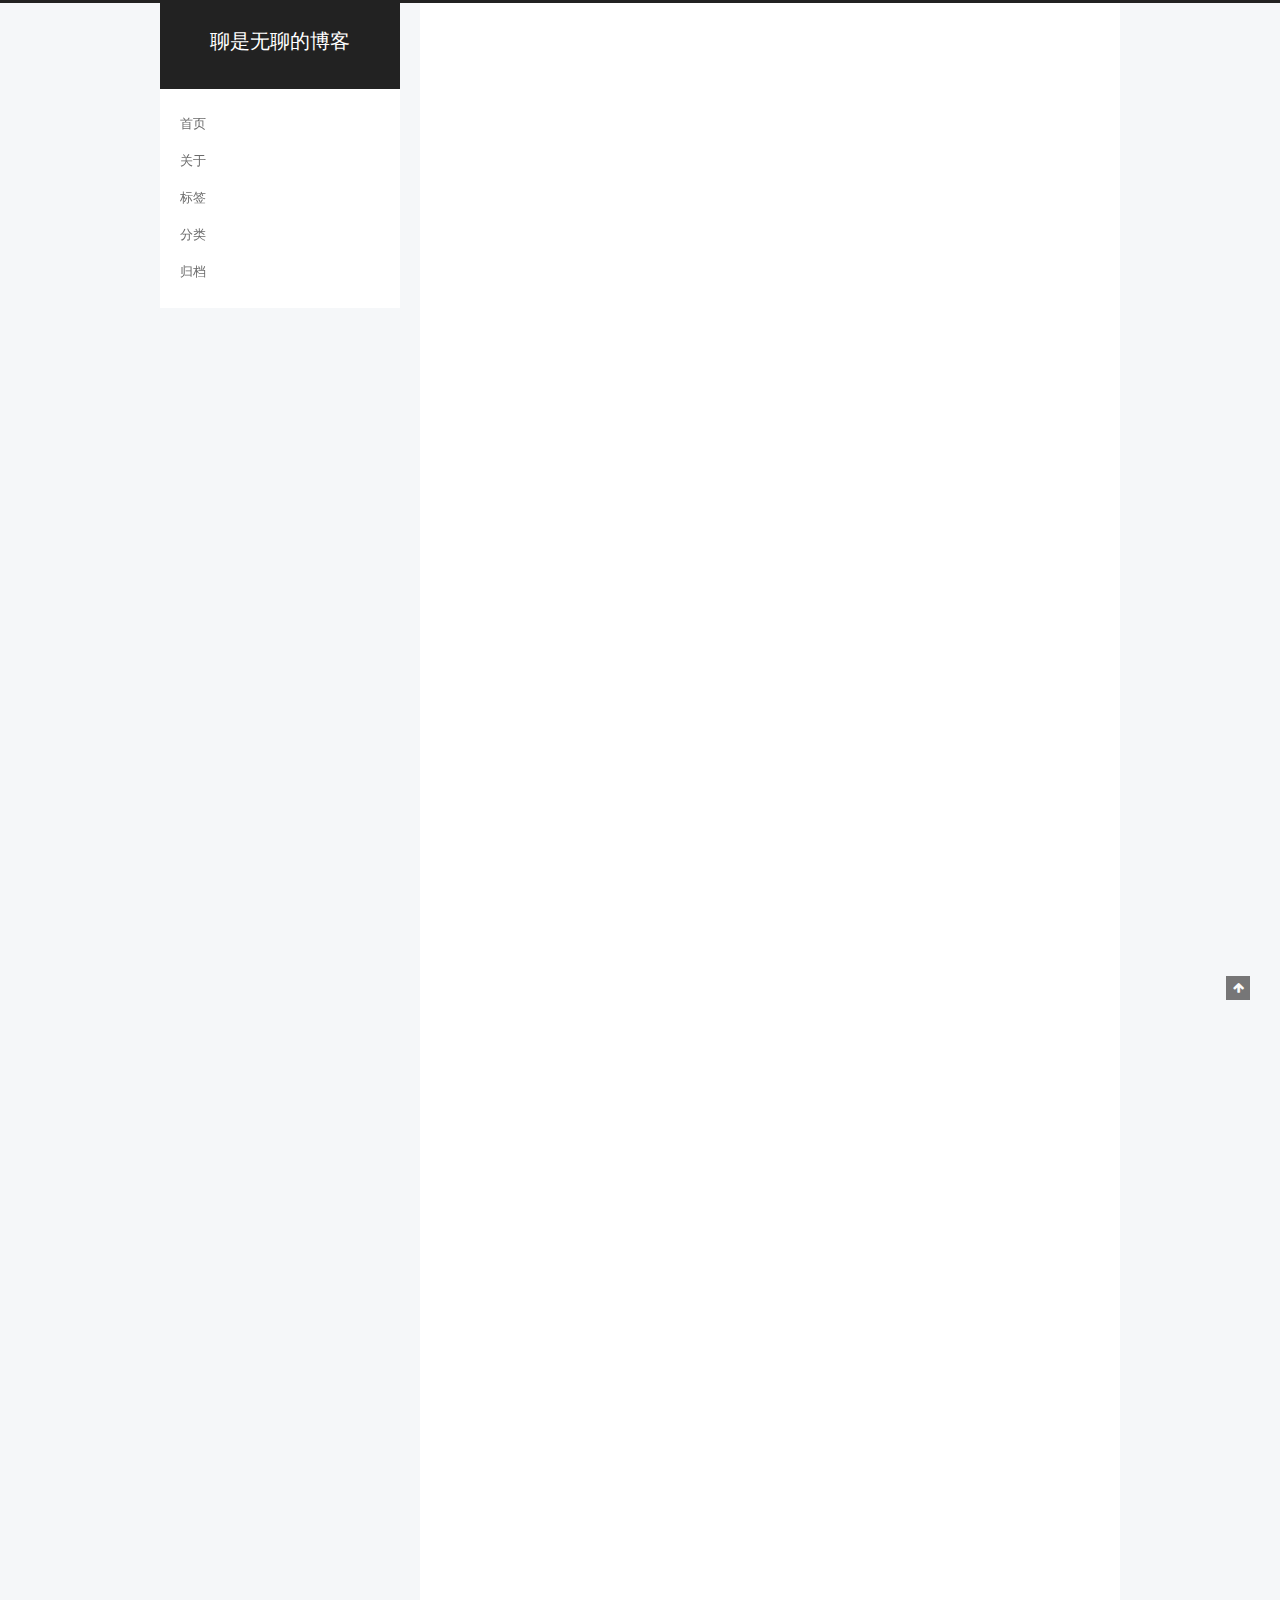
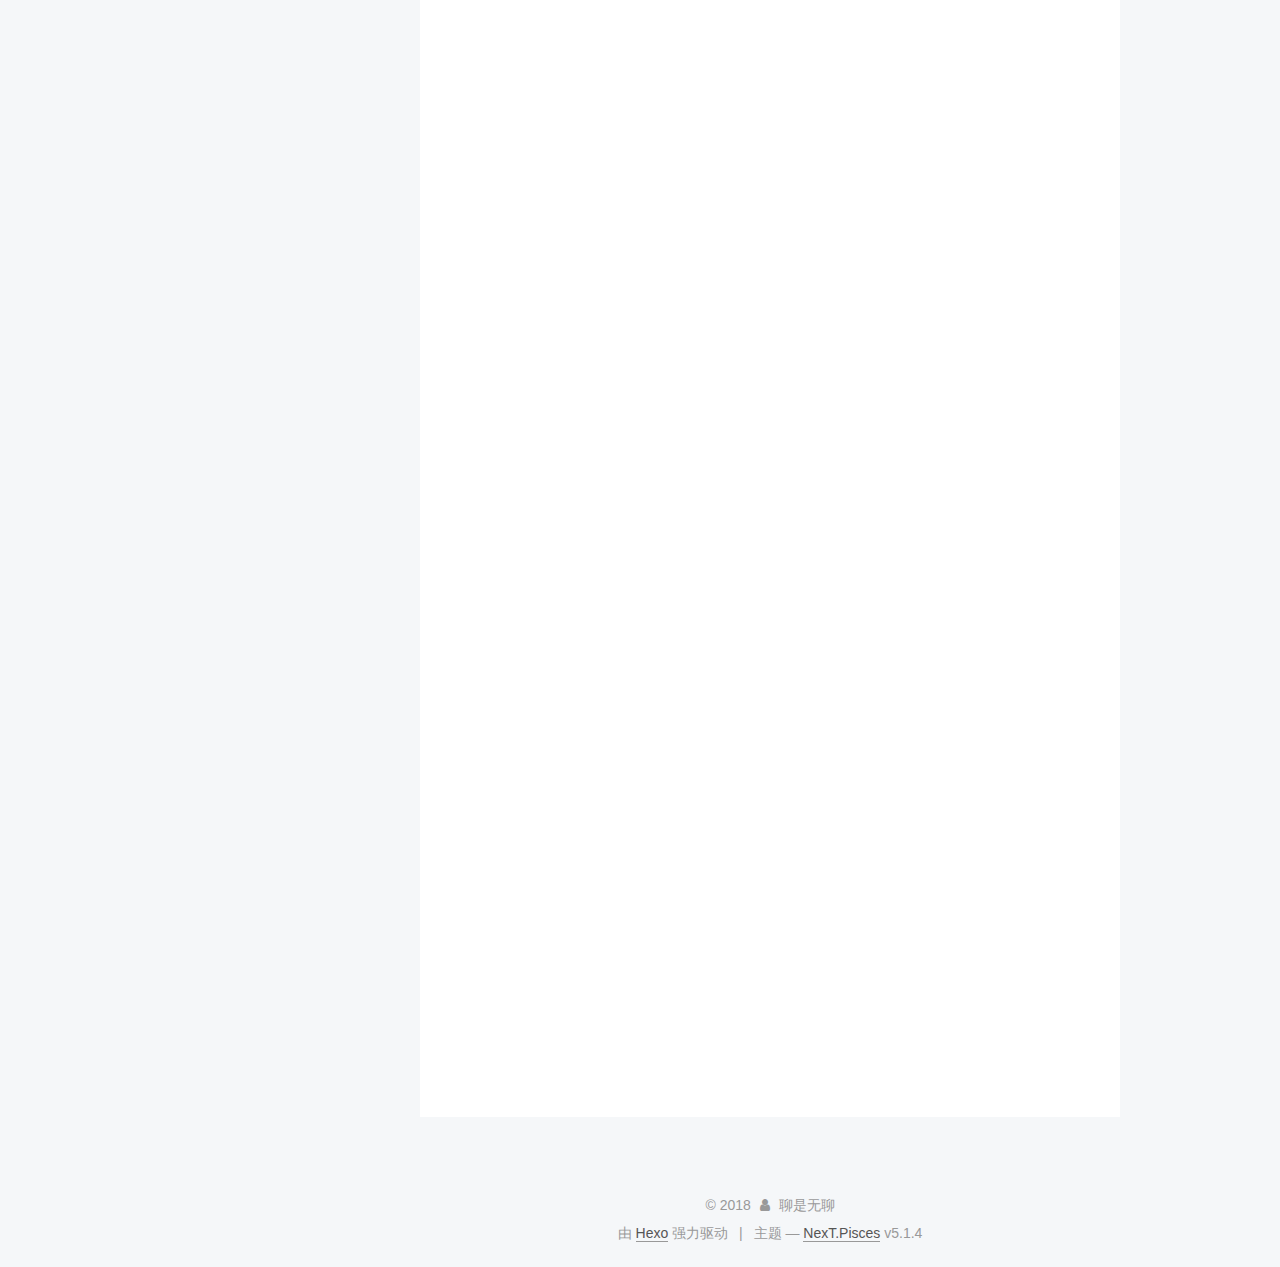
==== commit 64ad1616: "Site updated: 2018-09-05 17:10:15" ====
--- a/index.html
+++ b/index.html
@@ -74,7 +74,7 @@
 
 
 
-  <link rel="alternate" href="/atom.xml" title="Hexo" type="application/atom+xml" />
+  <link rel="alternate" href="/atom.xml" title="聊是无聊的博客" type="application/atom+xml" />
 
 
 
@@ -82,12 +82,12 @@
 
 
 <meta property="og:type" content="website">
-<meta property="og:title" content="Hexo">
+<meta property="og:title" content="聊是无聊的博客">
 <meta property="og:url" content="http://yoursite.com/index.html">
-<meta property="og:site_name" content="Hexo">
+<meta property="og:site_name" content="聊是无聊的博客">
 <meta property="og:locale" content="zh-Hans">
 <meta name="twitter:card" content="summary">
-<meta name="twitter:title" content="Hexo">
+<meta name="twitter:title" content="聊是无聊的博客">
 
 
 
@@ -123,7 +123,7 @@
 
 
 
-  <title>Hexo</title>
+  <title>聊是无聊的博客</title>
   
 
 
@@ -154,7 +154,7 @@
     <div class="custom-logo-site-title">
       <a href="/"  class="brand" rel="start">
         <span class="logo-line-before"><i></i></span>
-        <span class="site-title">Hexo</span>
+        <span class="site-title">聊是无聊的博客</span>
         <span class="logo-line-after"><i></i></span>
       </a>
     </div>
@@ -251,16 +251,16 @@
   
   
   <div class="post-block">
-    <link itemprop="mainEntityOfPage" href="http://yoursite.com/2018/08/02/hello-world/">
+    <link itemprop="mainEntityOfPage" href="http://yoursite.com/2018/08/02/article-title/">
 
     <span hidden itemprop="author" itemscope itemtype="http://schema.org/Person">
-      <meta itemprop="name" content="John Doe">
+      <meta itemprop="name" content="聊是无聊">
       <meta itemprop="description" content="">
       <meta itemprop="image" content="/images/header.jpg">
     </span>
 
     <span hidden itemprop="publisher" itemscope itemtype="http://schema.org/Organization">
-      <meta itemprop="name" content="Hexo">
+      <meta itemprop="name" content="聊是无聊的博客">
     </span>
 
     
@@ -270,7 +270,7 @@
         
           <h1 class="post-title" itemprop="name headline">
                 
-                <a class="post-title-link" href="/2018/08/02/hello-world/" itemprop="url">未命名</a></h1>
+                <a class="post-title-link" href="/2018/08/02/article-title/" itemprop="url">React ������</a></h1>
         
 
         <div class="post-meta">
@@ -282,7 +282,7 @@
               
                 <span class="post-meta-item-text">发表于</span>
               
-              <time title="创建于" itemprop="dateCreated datePublished" datetime="2018-08-02T14:35:21+08:00">
+              <time title="创建于" itemprop="dateCreated datePublished" datetime="2018-08-02T15:15:30+08:00">
                 2018-08-02
               </time>
             
@@ -322,8 +322,141 @@
       
         
           
-            <p>111</p>
-
+            
+          
+        
+      
+    </div>
+    
+    
+    
+
+    
+
+    
+
+    
+
+    <footer class="post-footer">
+      
+
+      
+
+      
+
+      
+      
+        <div class="post-eof"></div>
+      
+    </footer>
+  </div>
+  
+  
+  
+  </article>
+
+
+    
+      
+
+  
+
+  
+  
+  
+
+  <article class="post post-type-normal" itemscope itemtype="http://schema.org/Article">
+  
+  
+  
+  <div class="post-block">
+    <link itemprop="mainEntityOfPage" href="http://yoursite.com/2018/08/02/hello-world/">
+
+    <span hidden itemprop="author" itemscope itemtype="http://schema.org/Person">
+      <meta itemprop="name" content="聊是无聊">
+      <meta itemprop="description" content="">
+      <meta itemprop="image" content="/images/header.jpg">
+    </span>
+
+    <span hidden itemprop="publisher" itemscope itemtype="http://schema.org/Organization">
+      <meta itemprop="name" content="聊是无聊的博客">
+    </span>
+
+    
+      <header class="post-header">
+
+        
+        
+          <h1 class="post-title" itemprop="name headline">
+                
+                <a class="post-title-link" href="/2018/08/02/hello-world/" itemprop="url">React 简单整理</a></h1>
+        
+
+        <div class="post-meta">
+          <span class="post-time">
+            
+              <span class="post-meta-item-icon">
+                <i class="fa fa-calendar-o"></i>
+              </span>
+              
+                <span class="post-meta-item-text">发表于</span>
+              
+              <time title="创建于" itemprop="dateCreated datePublished" datetime="2018-08-02T15:15:30+08:00">
+                2018-08-02
+              </time>
+            
+
+            
+
+            
+          </span>
+
+          
+
+          
+            
+          
+
+          
+          
+
+          
+
+          
+
+          
+
+        </div>
+      </header>
+    
+
+    
+    
+    
+    <div class="post-body" itemprop="articleBody">
+
+      
+      
+
+      
+        
+          
+            <h3 id="1-React的生命周期"><a href="#1-React的生命周期" class="headerlink" title="1. React的生命周期"></a>1. React的生命周期</h3><h3 id="组件生命周期的三种状态展示："><a href="#组件生命周期的三种状态展示：" class="headerlink" title="组件生命周期的三种状态展示："></a>组件生命周期的三种状态展示：</h3><ul>
+<li>Mounting: 已插入了真是dom结构 </li>
+<li>Updating: 正在被重新渲染 </li>
+<li>Unmounting: 已移出了真实dom结构</li>
+</ul>
+<h3 id="2-关于-生命周期的处理函数（will表示进入状态之前调用，did表示进入状态之后调用）："><a href="#2-关于-生命周期的处理函数（will表示进入状态之前调用，did表示进入状态之后调用）：" class="headerlink" title="2.关于 生命周期的处理函数（will表示进入状态之前调用，did表示进入状态之后调用）："></a>2.关于 生命周期的处理函数（will表示进入状态之前调用，did表示进入状态之后调用）：</h3><ul>
+<li><strong>componentWillMount()</strong> :<br>组件将要渲染到真实dom节点；执行一次，在初始化render之前执行，如果在这个方法内调用setState，render()知道state发生变化，并且只执行一次</li>
+<li><strong>componentDidMount()</strong><br>//组件已经渲染到真实dom节点；在初始化render之后只执行一次，在这个方法内，可以访问任何组件，componentDidMount()方法中的子组件在父组件之前执行；<br>从这个函数开始，就可以和 js 其他框架交互了，例如设置计时 setTimeout 或者 setInterval，或者发起网络请求</li>
+<li><strong>componentWillUpdate()</strong>//当props和state发生变化，组件将要被重新渲染；并且在render方法之前执行，当然初始化render时不执行该方法，需要特别注意的是，在这个函数里面，你就不能使用this.setState来修改状态。这个函数调用之后，就会把nextProps和nextState分别设置到this.props和this.state中。紧接着这个函数，就会调用render()来更新界面了</li>
+<li><strong>componentDidUpdate()</strong>//组件已经完成重新渲染；在初始化render时不执行</li>
+<li><strong>componentWillUnmout()</strong>//卸载组件，比如跳转路由的时候</li>
+<li><strong>componentWillReceiveProps()</strong> //已经加载组件props发生改变的时候调用；在这个回调函数里面，你可以根据属性的变化，通过调用this.setState()来更新你的组件状态，旧的属性还是可以通过this.props来获取,这里调用更新状态是安全的，并不会触发额外的render调用</li>
+<li><strong>shouldComponentUpdate()</strong>//组件判断是否要重新渲染的时候调用；在初始化render时不会执行，当props或者state发生变化时执行，并且是在render之前，当新的props或者state不需要更新组件时，返回false<h4 id="3-关于组件生命周期的执行顺序-如下图所示："><a href="#3-关于组件生命周期的执行顺序-如下图所示：" class="headerlink" title="3. 关于组件生命周期的执行顺序 如下图所示："></a>3. 关于组件生命周期的执行顺序 如下图所示：</h4><img src="https://note.youdao.com/yws/public/resource/ab2cc4cb6abd27779a98343b11256d86/xmlnote/D3F2B8C7A6A04D8F99722AF34EEA9F36/851A0C31E6A749EB948EE8F6B5C6E006/88" alt="image"><h3 id="3-react中遇到的坑和一些小的知识点"><a href="#3-react中遇到的坑和一些小的知识点" class="headerlink" title="3.react中遇到的坑和一些小的知识点:"></a>3.react中遇到的坑和一些小的知识点:</h3><h4 id="setState-是异步的"><a href="#setState-是异步的" class="headerlink" title="- setState()是异步的:"></a>- setState()是异步的:</h4>this.setState()会调用render方法，但并不会立即改变state的值，state是在render方法中赋值的。<br>所以执行this.setState()后立即获取state的值是不变的。<br>同样的直接赋值state并不会出发更新，因为没有调用render函数。<h4 id="组件的生命周期"><a href="#组件的生命周期" class="headerlink" title="- 组件的生命周期"></a>- 组件的生命周期</h4>componentWillMount，componentDidMount 只有在初始化的时候才调用。<br>componentWillReceivePorps，shouldComponentUpdate，componentWillUpdata，componentDidUpdate 只有组件在更新的时候才被调用，初始化时不调用。<h4 id="reducer必须返回一个新的对象才能出发组件的更新"><a href="#reducer必须返回一个新的对象才能出发组件的更新" class="headerlink" title="- reducer必须返回一个新的对象才能出发组件的更新"></a>- reducer必须返回一个新的对象才能出发组件的更新</h4>因为在connect函数中会对新旧两个state进行浅对比，如果state只是值改变但是引用地址没有改变，connect会认为它们相同而不触发更新。<h4 id="无论reducer返回的state是否改变，subscribe中注册的所有回调函数都会被触发。"><a href="#无论reducer返回的state是否改变，subscribe中注册的所有回调函数都会被触发。" class="headerlink" title="- 无论reducer返回的state是否改变，subscribe中注册的所有回调函数都会被触发。"></a>- 无论reducer返回的state是否改变，subscribe中注册的所有回调函数都会被触发。</h4><h4 id="组件命名的首字母必须是大写，这是类命名的规范。"><a href="#组件命名的首字母必须是大写，这是类命名的规范。" class="headerlink" title="- 组件命名的首字母必须是大写，这是类命名的规范。"></a>- 组件命名的首字母必须是大写，这是类命名的规范。</h4><h4 id="组件卸载之前，加在dom元素上的监听事件，和定时器需要手动清除，因为这些并不在react的控制范围内，必须手动清除。"><a href="#组件卸载之前，加在dom元素上的监听事件，和定时器需要手动清除，因为这些并不在react的控制范围内，必须手动清除。" class="headerlink" title="- 组件卸载之前，加在dom元素上的监听事件，和定时器需要手动清除，因为这些并不在react的控制范围内，必须手动清除。"></a>- 组件卸载之前，加在dom元素上的监听事件，和定时器需要手动清除，因为这些并不在react的控制范围内，必须手动清除。</h4><h4 id="按需加载时如果组件是通过export-default-暴露出去，那么require-ensure时必须加上default。"><a href="#按需加载时如果组件是通过export-default-暴露出去，那么require-ensure时必须加上default。" class="headerlink" title="- 按需加载时如果组件是通过export default 暴露出去，那么require.ensure时必须加上default。"></a>- 按需加载时如果组件是通过export default 暴露出去，那么require.ensure时必须加上default。</h4></li>
+</ul>
+<figure class="highlight plain"><table><tr><td class="gutter"><pre><span class="line">1</span><br><span class="line">2</span><br><span class="line">3</span><br></pre></td><td class="code"><pre><span class="line">require.ensure([], require =&gt; &#123;</span><br><span class="line">    cb(null, require(&apos;../Component/saleRecord&apos;).default)</span><br><span class="line">&#125;,&apos;saleRecord&apos;)</span><br></pre></td></tr></table></figure>
+<h4 id="react的路由有hashHistory和browserHistory，hashHistory由hash-控制跳转，一般用于正式线上部署，browserHistory就是普通的地址跳转，一般用于开发阶段。"><a href="#react的路由有hashHistory和browserHistory，hashHistory由hash-控制跳转，一般用于正式线上部署，browserHistory就是普通的地址跳转，一般用于开发阶段。" class="headerlink" title="- react的路由有hashHistory和browserHistory，hashHistory由hash#控制跳转，一般用于正式线上部署，browserHistory就是普通的地址跳转，一般用于开发阶段。"></a>- react的路由有hashHistory和browserHistory，hashHistory由hash#控制跳转，一般用于正式线上部署，browserHistory就是普通的地址跳转，一般用于开发阶段。</h4><h4 id="标签里用到的，for-要写成htmlFor，因为for已经成了关键字。"><a href="#标签里用到的，for-要写成htmlFor，因为for已经成了关键字。" class="headerlink" title="- 标签里用到的，for 要写成htmlFor，因为for已经成了关键字。"></a>- 标签里用到的，for 要写成htmlFor，因为for已经成了关键字。</h4><h4 id="componentWillUpdate中可以直接改变state的值，而不能用setState。"><a href="#componentWillUpdate中可以直接改变state的值，而不能用setState。" class="headerlink" title="- componentWillUpdate中可以直接改变state的值，而不能用setState。"></a>- componentWillUpdate中可以直接改变state的值，而不能用setState。</h4><h4 id="如果使用es6class类继承react的component组件，constructor中必须调用super，因为子类必须用super继承component的this，否则实例化的时候会报错。"><a href="#如果使用es6class类继承react的component组件，constructor中必须调用super，因为子类必须用super继承component的this，否则实例化的时候会报错。" class="headerlink" title="- 如果使用es6class类继承react的component组件，constructor中必须调用super，因为子类必须用super继承component的this，否则实例化的时候会报错。"></a>- 如果使用es6class类继承react的component组件，constructor中必须调用super，因为子类必须用super继承component的this，否则实例化的时候会报错。</h4><h4 id="组件卸载之前，加在dom元素上的监听事件，和定时器需要手动清除，因为这些并不在react的控制范围内，必须手动清除。指的是在this-refs-xxx这种真实dom上addEventListener这样添加的监听事件，在组件卸载的时候要手动清除-removeEventListener-，react组件上的onClick这种不用管，react帮我们处理好了"><a href="#组件卸载之前，加在dom元素上的监听事件，和定时器需要手动清除，因为这些并不在react的控制范围内，必须手动清除。指的是在this-refs-xxx这种真实dom上addEventListener这样添加的监听事件，在组件卸载的时候要手动清除-removeEventListener-，react组件上的onClick这种不用管，react帮我们处理好了" class="headerlink" title="- 组件卸载之前，加在dom元素上的监听事件，和定时器需要手动清除，因为这些并不在react的控制范围内，必须手动清除。指的是在this.refs.xxx这种真实dom上addEventListener这样添加的监听事件，在组件卸载的时候要手动清除(removeEventListener)，react组件上的onClick这种不用管，react帮我们处理好了"></a>- 组件卸载之前，加在dom元素上的监听事件，和定时器需要手动清除，因为这些并不在react的控制范围内，必须手动清除。指的是在this.refs.xxx这种真实dom上addEventListener这样添加的监听事件，在组件卸载的时候要手动清除(removeEventListener)，react组件上的onClick这种不用管，react帮我们处理好了</h4>
           
         
       
@@ -395,9 +528,9 @@
             
               <img class="site-author-image" itemprop="image"
                 src="/images/header.jpg"
-                alt="John Doe" />
-            
-              <p class="site-author-name" itemprop="name">John Doe</p>
+                alt="聊是无聊" />
+            
+              <p class="site-author-name" itemprop="name">聊是无聊</p>
               <p class="site-description motion-element" itemprop="description"></p>
           </div>
 
@@ -408,7 +541,7 @@
               
                 <a href="/archives/">
               
-                  <span class="site-state-item-count">1</span>
+                  <span class="site-state-item-count">2</span>
                   <span class="site-state-item-name">日志</span>
                 </a>
               </div>
@@ -416,6 +549,15 @@
 
             
 
+            
+              
+              
+              <div class="site-state-item site-state-tags">
+                
+                  <span class="site-state-item-count">1</span>
+                  <span class="site-state-item-name">标签</span>
+                
+              </div>
             
 
           </nav>
@@ -460,7 +602,7 @@
   <span class="with-love">
     <i class="fa fa-user"></i>
   </span>
-  <span class="author" itemprop="copyrightHolder">John Doe</span>
+  <span class="author" itemprop="copyrightHolder">聊是无聊</span>
 
   
 </div>
--- a/css/main.css
+++ b/css/main.css
@@ -0,0 +1,2993 @@
+/* normalize.css v3.0.2 | MIT License | git.io/normalize */
+html {
+  font-family: sans-serif; /* 1 */
+  -ms-text-size-adjust: 100%; /* 2 */
+  -webkit-text-size-adjust: 100%; /* 2 */
+}
+body {
+  margin: 0;
+}
+article,
+aside,
+details,
+figcaption,
+figure,
+footer,
+header,
+hgroup,
+main,
+menu,
+nav,
+section,
+summary {
+  display: block;
+}
+audio,
+canvas,
+progress,
+video {
+  display: inline-block; /* 1 */
+  vertical-align: baseline; /* 2 */
+}
+audio:not([controls]) {
+  display: none;
+  height: 0;
+}
+[hidden],
+template {
+  display: none;
+}
+a {
+  background-color: transparent;
+}
+a:active,
+a:hover {
+  outline: 0;
+}
+abbr[title] {
+  border-bottom: 1px dotted;
+}
+b,
+strong {
+  font-weight: bold;
+}
+dfn {
+  font-style: italic;
+}
+h1 {
+  font-size: 2em;
+  margin: 0.67em 0;
+}
+mark {
+  background: #ff0;
+  color: #000;
+}
+small {
+  font-size: 80%;
+}
+sub,
+sup {
+  font-size: 75%;
+  line-height: 0;
+  position: relative;
+  vertical-align: baseline;
+}
+sup {
+  top: -0.5em;
+}
+sub {
+  bottom: -0.25em;
+}
+img {
+  border: 0;
+}
+svg:not(:root) {
+  overflow: hidden;
+}
+figure {
+  margin: 1em 40px;
+}
+hr {
+  -moz-box-sizing: content-box;
+  box-sizing: content-box;
+  height: 0;
+}
+pre {
+  overflow: auto;
+}
+code,
+kbd,
+pre,
+samp {
+  font-family: monospace, monospace;
+  font-size: 1em;
+}
+button,
+input,
+optgroup,
+select,
+textarea {
+  color: inherit; /* 1 */
+  font: inherit; /* 2 */
+  margin: 0; /* 3 */
+}
+button {
+  overflow: visible;
+}
+button,
+select {
+  text-transform: none;
+}
+button,
+html input[type="button"],
+input[type="reset"],
+input[type="submit"] {
+  -webkit-appearance: button; /* 2 */
+  cursor: pointer; /* 3 */
+}
+button[disabled],
+html input[disabled] {
+  cursor: default;
+}
+button::-moz-focus-inner,
+input::-moz-focus-inner {
+  border: 0;
+  padding: 0;
+}
+input {
+  line-height: normal;
+}
+input[type="checkbox"],
+input[type="radio"] {
+  box-sizing: border-box; /* 1 */
+  padding: 0; /* 2 */
+}
+input[type="number"]::-webkit-inner-spin-button,
+input[type="number"]::-webkit-outer-spin-button {
+  height: auto;
+}
+input[type="search"] {
+  -webkit-appearance: textfield; /* 1 */
+  -moz-box-sizing: content-box;
+  -webkit-box-sizing: content-box; /* 2 */
+  box-sizing: content-box;
+}
+input[type="search"]::-webkit-search-cancel-button,
+input[type="search"]::-webkit-search-decoration {
+  -webkit-appearance: none;
+}
+fieldset {
+  border: 1px solid #c0c0c0;
+  margin: 0 2px;
+  padding: 0.35em 0.625em 0.75em;
+}
+legend {
+  border: 0; /* 1 */
+  padding: 0; /* 2 */
+}
+textarea {
+  overflow: auto;
+}
+optgroup {
+  font-weight: bold;
+}
+table {
+  border-collapse: collapse;
+  border-spacing: 0;
+}
+td,
+th {
+  padding: 0;
+}
+::selection {
+  background: #262a30;
+  color: #fff;
+}
+body {
+  position: relative;
+  font-family: 'Lato', "PingFang SC", "Microsoft YaHei", sans-serif;
+  font-size: 14px;
+  line-height: 2;
+  color: #555;
+  background: #f5f7f9;
+}
+@media (max-width: 767px) {
+  body {
+    padding-right: 0 !important;
+  }
+}
+@media (min-width: 768px) and (max-width: 991px) {
+  body {
+    padding-right: 0 !important;
+  }
+}
+@media (min-width: 1600px) {
+  body {
+    font-size: 16px;
+  }
+}
+h1,
+h2,
+h3,
+h4,
+h5,
+h6 {
+  margin: 0;
+  padding: 0;
+  font-weight: bold;
+  line-height: 1.5;
+  font-family: 'Lato', "PingFang SC", "Microsoft YaHei", sans-serif;
+}
+h2,
+h3,
+h4,
+h5,
+h6 {
+  margin: 20px 0 15px;
+}
+h1 {
+  font-size: 22px;
+}
+@media (max-width: 767px) {
+  h1 {
+    font-size: 18px;
+  }
+}
+h2 {
+  font-size: 20px;
+}
+@media (max-width: 767px) {
+  h2 {
+    font-size: 16px;
+  }
+}
+h3 {
+  font-size: 18px;
+}
+@media (max-width: 767px) {
+  h3 {
+    font-size: 14px;
+  }
+}
+h4 {
+  font-size: 16px;
+}
+@media (max-width: 767px) {
+  h4 {
+    font-size: 12px;
+  }
+}
+h5 {
+  font-size: 14px;
+}
+@media (max-width: 767px) {
+  h5 {
+    font-size: 10px;
+  }
+}
+h6 {
+  font-size: 12px;
+}
+@media (max-width: 767px) {
+  h6 {
+    font-size: 8px;
+  }
+}
+p {
+  margin: 0 0 20px 0;
+}
+a {
+  color: #555;
+  text-decoration: none;
+  outline: none;
+  border-bottom: 1px solid #999;
+  word-wrap: break-word;
+}
+a:hover {
+  color: #222;
+  border-bottom-color: #222;
+}
+blockquote {
+  margin: 0;
+  padding: 0;
+}
+img {
+  display: block;
+  margin: auto;
+  max-width: 100%;
+  height: auto;
+}
+hr {
+  margin: 40px 0;
+  height: 3px;
+  border: none;
+  background-color: #ddd;
+  background-image: repeating-linear-gradient(-45deg, #fff, #fff 4px, transparent 4px, transparent 8px);
+}
+blockquote {
+  padding: 0 15px;
+  color: #666;
+  border-left: 4px solid #ddd;
+}
+blockquote cite::before {
+  content: "-";
+  padding: 0 5px;
+}
+dt {
+  font-weight: 700;
+}
+dd {
+  margin: 0;
+  padding: 0;
+}
+kbd {
+  border: 1px solid #ccc;
+  border-radius: 0.2em;
+  box-shadow: 0.1em 0.1em 0.2em rgba(0,0,0,0.1);
+  background-color: #f9f9f9;
+  font-family: inherit;
+  background-image: -webkit-linear-gradient(top, #eee, #fff, #eee);
+  padding: 0.1em 0.3em;
+  white-space: nowrap;
+}
+.text-left {
+  text-align: left;
+}
+.text-center {
+  text-align: center;
+}
+.text-right {
+  text-align: right;
+}
+.text-justify {
+  text-align: justify;
+}
+.text-nowrap {
+  white-space: nowrap;
+}
+.text-lowercase {
+  text-transform: lowercase;
+}
+.text-uppercase {
+  text-transform: uppercase;
+}
+.text-capitalize {
+  text-transform: capitalize;
+}
+.center-block {
+  display: block;
+  margin-left: auto;
+  margin-right: auto;
+}
+.clearfix:before,
+.clearfix:after {
+  content: " ";
+  display: table;
+}
+.clearfix:after {
+  clear: both;
+}
+.pullquote {
+  width: 45%;
+}
+.pullquote.left {
+  float: left;
+  margin-left: 5px;
+  margin-right: 10px;
+}
+.pullquote.right {
+  float: right;
+  margin-left: 10px;
+  margin-right: 5px;
+}
+.affix.affix.affix {
+  position: fixed;
+}
+.translation {
+  margin-top: -20px;
+  font-size: 14px;
+  color: #999;
+}
+.scrollbar-measure {
+  width: 100px;
+  height: 100px;
+  overflow: scroll;
+  position: absolute;
+  top: -9999px;
+}
+.use-motion .motion-element {
+  opacity: 0;
+}
+table {
+  margin: 20px 0;
+  width: 100%;
+  border-collapse: collapse;
+  border-spacing: 0;
+  border: 1px solid #ddd;
+  font-size: 14px;
+  table-layout: fixed;
+  word-wrap: break-all;
+}
+table>tbody>tr:nth-of-type(odd) {
+  background-color: #f9f9f9;
+}
+table>tbody>tr:hover {
+  background-color: #f5f5f5;
+}
+caption,
+th,
+td {
+  padding: 8px;
+  text-align: left;
+  vertical-align: middle;
+  font-weight: normal;
+}
+th,
+td {
+  border-bottom: 3px solid #ddd;
+  border-right: 1px solid #eee;
+}
+th {
+  padding-bottom: 10px;
+  font-weight: 700;
+}
+td {
+  border-bottom-width: 1px;
+}
+html,
+body {
+  height: 100%;
+}
+.container {
+  position: relative;
+  min-height: 100%;
+}
+.header-inner {
+  margin: 0 auto;
+  padding: 100px 0 70px;
+  width: 700px;
+}
+@media (min-width: 1600px) {
+  .container .header-inner {
+    width: 900px;
+  }
+}
+.main {
+  padding-bottom: 150px;
+}
+.main-inner {
+  margin: 0 auto;
+  width: 700px;
+}
+@media (min-width: 1600px) {
+  .container .main-inner {
+    width: 900px;
+  }
+}
+.footer {
+  position: absolute;
+  left: 0;
+  bottom: 0;
+  width: 100%;
+  min-height: 50px;
+}
+.footer-inner {
+  box-sizing: border-box;
+  margin: 20px auto;
+  width: 700px;
+}
+@media (min-width: 1600px) {
+  .container .footer-inner {
+    width: 900px;
+  }
+}
+pre,
+.highlight {
+  overflow: auto;
+  margin: 20px 0;
+  padding: 0;
+  font-size: 13px;
+  color: #4d4d4c;
+  background: #f7f7f7;
+  line-height: 1.6;
+}
+pre,
+code {
+  font-family: consolas, Menlo, "PingFang SC", "Microsoft YaHei", monospace;
+}
+code {
+  padding: 2px 4px;
+  word-wrap: break-word;
+  color: #555;
+  background: #eee;
+  border-radius: 3px;
+  font-size: 13px;
+}
+pre {
+  padding: 10px;
+}
+pre code {
+  padding: 0;
+  color: #4d4d4c;
+  background: none;
+  text-shadow: none;
+}
+.highlight {
+  border-radius: 1px;
+}
+.highlight pre {
+  border: none;
+  margin: 0;
+  padding: 10px 0;
+}
+.highlight table {
+  margin: 0;
+  width: auto;
+  border: none;
+}
+.highlight td {
+  border: none;
+  padding: 0;
+}
+.highlight figcaption {
+  font-size: 1em;
+  color: #4d4d4c;
+  line-height: 1em;
+  margin-bottom: 1em;
+}
+.highlight figcaption:before,
+.highlight figcaption:after {
+  content: " ";
+  display: table;
+}
+.highlight figcaption:after {
+  clear: both;
+}
+.highlight figcaption a {
+  float: right;
+  color: #4d4d4c;
+}
+.highlight figcaption a:hover {
+  border-bottom-color: #4d4d4c;
+}
+.highlight .gutter pre {
+  padding-left: 10px;
+  padding-right: 10px;
+  color: #869194;
+  text-align: right;
+  background-color: #eff2f3;
+}
+.highlight .code pre {
+  width: 100%;
+  padding-left: 10px;
+  padding-right: 10px;
+  background-color: #f7f7f7;
+}
+.highlight .line {
+  height: 20px;
+}
+.gutter {
+  -webkit-user-select: none;
+  -moz-user-select: none;
+  -ms-user-select: none;
+  user-select: none;
+}
+.gist table {
+  width: auto;
+}
+.gist table td {
+  border: none;
+}
+pre .deletion {
+  background: #fdd;
+}
+pre .addition {
+  background: #dfd;
+}
+pre .meta {
+  color: #8959a8;
+}
+pre .comment {
+  color: #8e908c;
+}
+pre .variable,
+pre .attribute,
+pre .tag,
+pre .regexp,
+pre .ruby .constant,
+pre .xml .tag .title,
+pre .xml .pi,
+pre .xml .doctype,
+pre .html .doctype,
+pre .css .id,
+pre .css .class,
+pre .css .pseudo {
+  color: #c82829;
+}
+pre .number,
+pre .preprocessor,
+pre .built_in,
+pre .literal,
+pre .params,
+pre .constant,
+pre .command {
+  color: #f5871f;
+}
+pre .ruby .class .title,
+pre .css .rules .attribute,
+pre .string,
+pre .value,
+pre .inheritance,
+pre .header,
+pre .ruby .symbol,
+pre .xml .cdata,
+pre .special,
+pre .number,
+pre .formula {
+  color: #718c00;
+}
+pre .title,
+pre .css .hexcolor {
+  color: #3e999f;
+}
+pre .function,
+pre .python .decorator,
+pre .python .title,
+pre .ruby .function .title,
+pre .ruby .title .keyword,
+pre .perl .sub,
+pre .javascript .title,
+pre .coffeescript .title {
+  color: #4271ae;
+}
+pre .keyword,
+pre .javascript .function {
+  color: #8959a8;
+}
+.full-image.full-image.full-image.full-image {
+  border: none;
+  max-width: 100%;
+  width: auto;
+  margin: 20px auto 25px;
+}
+@media (min-width: 992px) {
+  .full-image.full-image.full-image.full-image {
+    max-width: none;
+    width: 118%;
+    margin: 0 -9%;
+  }
+}
+.blockquote-center,
+.page-home .post-type-quote blockquote,
+.page-post-detail .post-type-quote blockquote {
+  position: relative;
+  margin: 40px 0;
+  padding: 0;
+  border-left: none;
+  text-align: center;
+}
+.blockquote-center::before,
+.page-home .post-type-quote blockquote::before,
+.page-post-detail .post-type-quote blockquote::before,
+.blockquote-center::after,
+.page-home .post-type-quote blockquote::after,
+.page-post-detail .post-type-quote blockquote::after {
+  position: absolute;
+  content: ' ';
+  display: block;
+  width: 100%;
+  height: 24px;
+  opacity: 0.2;
+  background-repeat: no-repeat;
+  background-position: 0 -6px;
+  background-size: 22px 22px;
+}
+.blockquote-center::before,
+.page-home .post-type-quote blockquote::before,
+.page-post-detail .post-type-quote blockquote::before {
+  top: -20px;
+  background-image: url("../images/quote-l.svg");
+  border-top: 1px solid #ccc;
+}
+.blockquote-center::after,
+.page-home .post-type-quote blockquote::after,
+.page-post-detail .post-type-quote blockquote::after {
+  bottom: -20px;
+  background-image: url("../images/quote-r.svg");
+  border-bottom: 1px solid #ccc;
+  background-position: 100% 8px;
+}
+.blockquote-center p,
+.page-home .post-type-quote blockquote p,
+.page-post-detail .post-type-quote blockquote p,
+.blockquote-center div,
+.page-home .post-type-quote blockquote div,
+.page-post-detail .post-type-quote blockquote div {
+  text-align: center;
+}
+.post .post-body .group-picture img {
+  box-sizing: border-box;
+  padding: 0 3px;
+  border: none;
+}
+.post .group-picture-row {
+  overflow: hidden;
+  margin-top: 6px;
+}
+.post .group-picture-row:first-child {
+  margin-top: 0;
+}
+.post .group-picture-column {
+  float: left;
+}
+.page-post-detail .post-body .group-picture-column {
+  float: none;
+  margin-top: 10px;
+  width: auto !important;
+}
+.page-post-detail .post-body .group-picture-column img {
+  margin: 0 auto;
+}
+.page-archive .group-picture-container {
+  overflow: hidden;
+}
+.page-archive .group-picture-row {
+  float: left;
+}
+.page-archive .group-picture-row:first-child {
+  margin-top: 6px;
+}
+.page-archive .group-picture-column {
+  max-width: 150px;
+  max-height: 150px;
+}
+.post-body .note {
+  position: relative;
+  padding: 15px;
+  margin-bottom: 20px;
+  border: 1px solid #eee;
+  border-left-width: 5px;
+  border-radius: 3px;
+}
+.post-body .note h2,
+.post-body .note h3,
+.post-body .note h4,
+.post-body .note h5,
+.post-body .note h6 {
+  margin-top: 0;
+  margin-bottom: 0;
+  border-bottom: initial;
+  padding-top: 0 !important;
+}
+.post-body .note p:first-child,
+.post-body .note ul:first-child,
+.post-body .note ol:first-child,
+.post-body .note table:first-child,
+.post-body .note pre:first-child,
+.post-body .note blockquote:first-child {
+  margin-top: 0;
+}
+.post-body .note p:last-child,
+.post-body .note ul:last-child,
+.post-body .note ol:last-child,
+.post-body .note table:last-child,
+.post-body .note pre:last-child,
+.post-body .note blockquote:last-child {
+  margin-bottom: 0;
+}
+.post-body .note.default {
+  border-left-color: #777;
+}
+.post-body .note.default h2,
+.post-body .note.default h3,
+.post-body .note.default h4,
+.post-body .note.default h5,
+.post-body .note.default h6 {
+  color: #777;
+}
+.post-body .note.primary {
+  border-left-color: #6f42c1;
+}
+.post-body .note.primary h2,
+.post-body .note.primary h3,
+.post-body .note.primary h4,
+.post-body .note.primary h5,
+.post-body .note.primary h6 {
+  color: #6f42c1;
+}
+.post-body .note.info {
+  border-left-color: #428bca;
+}
+.post-body .note.info h2,
+.post-body .note.info h3,
+.post-body .note.info h4,
+.post-body .note.info h5,
+.post-body .note.info h6 {
+  color: #428bca;
+}
+.post-body .note.success {
+  border-left-color: #5cb85c;
+}
+.post-body .note.success h2,
+.post-body .note.success h3,
+.post-body .note.success h4,
+.post-body .note.success h5,
+.post-body .note.success h6 {
+  color: #5cb85c;
+}
+.post-body .note.warning {
+  border-left-color: #f0ad4e;
+}
+.post-body .note.warning h2,
+.post-body .note.warning h3,
+.post-body .note.warning h4,
+.post-body .note.warning h5,
+.post-body .note.warning h6 {
+  color: #f0ad4e;
+}
+.post-body .note.danger {
+  border-left-color: #d9534f;
+}
+.post-body .note.danger h2,
+.post-body .note.danger h3,
+.post-body .note.danger h4,
+.post-body .note.danger h5,
+.post-body .note.danger h6 {
+  color: #d9534f;
+}
+.post-body .label {
+  display: inline;
+  padding: 0 2px;
+  white-space: nowrap;
+}
+.post-body .label.default {
+  background-color: #f0f0f0;
+}
+.post-body .label.primary {
+  background-color: #efe6f7;
+}
+.post-body .label.info {
+  background-color: #e5f2f8;
+}
+.post-body .label.success {
+  background-color: #e7f4e9;
+}
+.post-body .label.warning {
+  background-color: #fcf6e1;
+}
+.post-body .label.danger {
+  background-color: #fae8eb;
+}
+.post-body .tabs {
+  position: relative;
+  display: block;
+  margin-bottom: 20px;
+  padding-top: 10px;
+}
+.post-body .tabs ul.nav-tabs {
+  margin: 0;
+  padding: 0;
+  display: flex;
+  margin-bottom: -1px;
+}
+@media (max-width: 413px) {
+  .post-body .tabs ul.nav-tabs {
+    display: block;
+    margin-bottom: 5px;
+  }
+}
+.post-body .tabs ul.nav-tabs li.tab {
+  list-style-type: none !important;
+  margin: 0 0.25em 0 0;
+  border-top: 3px solid transparent;
+  border-left: 1px solid transparent;
+  border-right: 1px solid transparent;
+}
+@media (max-width: 413px) {
+  .post-body .tabs ul.nav-tabs li.tab {
+    margin: initial;
+    border-top: 1px solid transparent;
+    border-left: 3px solid transparent;
+    border-right: 1px solid transparent;
+    border-bottom: 1px solid transparent;
+  }
+}
+.post-body .tabs ul.nav-tabs li.tab a {
+  outline: 0;
+  border-bottom: initial;
+  display: block;
+  line-height: 1.8em;
+  padding: 0.25em 0.75em;
+  transition-duration: 0.2s;
+  transition-timing-function: ease-out;
+  transition-delay: 0s;
+}
+.post-body .tabs ul.nav-tabs li.tab a i {
+  width: 1.285714285714286em;
+}
+.post-body .tabs ul.nav-tabs li.tab.active {
+  border-top: 3px solid #fc6423;
+  border-left: 1px solid #ddd;
+  border-right: 1px solid #ddd;
+  background-color: #fff;
+}
+@media (max-width: 413px) {
+  .post-body .tabs ul.nav-tabs li.tab.active {
+    border-top: 1px solid #ddd;
+    border-left: 3px solid #fc6423;
+    border-right: 1px solid #ddd;
+    border-bottom: 1px solid #ddd;
+  }
+}
+.post-body .tabs ul.nav-tabs li.tab.active a {
+  cursor: default;
+  color: #555;
+}
+.post-body .tabs .tab-content {
+  background-color: #fff;
+}
+.post-body .tabs .tab-content .tab-pane {
+  border: 1px solid #ddd;
+  padding: 20px 20px 0 20px;
+}
+.post-body .tabs .tab-content .tab-pane:not(.active) {
+  display: none !important;
+}
+.post-body .tabs .tab-content .tab-pane.active {
+  display: block !important;
+}
+.btn {
+  display: inline-block;
+  padding: 0 20px;
+  font-size: 14px;
+  color: #555;
+  background: #fff;
+  border: 2px solid #555;
+  text-decoration: none;
+  border-radius: 2px;
+  transition-property: background-color;
+  transition-duration: 0.2s;
+  transition-timing-function: ease-in-out;
+  transition-delay: 0s;
+  line-height: 2;
+}
+.btn:hover {
+  border-color: #222;
+  color: #fff;
+  background: #222;
+}
+.btn +.btn {
+  margin: 0 0 8px 8px;
+}
+.btn .fa-fw {
+  width: 1.285714285714286em;
+  text-align: left;
+}
+.btn-bar {
+  display: block;
+  width: 22px;
+  height: 2px;
+  background: #555;
+  border-radius: 1px;
+}
+.btn-bar+.btn-bar {
+  margin-top: 4px;
+}
+.pagination {
+  margin: 120px 0 40px;
+  text-align: center;
+  border-top: 1px solid #eee;
+}
+.page-number-basic,
+.pagination .prev,
+.pagination .next,
+.pagination .page-number,
+.pagination .space {
+  display: inline-block;
+  position: relative;
+  top: -1px;
+  margin: 0 10px;
+  padding: 0 11px;
+}
+@media (max-width: 767px) {
+  .page-number-basic,
+  .pagination .prev,
+  .pagination .next,
+  .pagination .page-number,
+  .pagination .space {
+    margin: 0 5px;
+  }
+}
+.pagination .prev,
+.pagination .next,
+.pagination .page-number {
+  border-bottom: 0;
+  border-top: 1px solid #eee;
+  transition-property: border-color;
+  transition-duration: 0.2s;
+  transition-timing-function: ease-in-out;
+  transition-delay: 0s;
+}
+.pagination .prev:hover,
+.pagination .next:hover,
+.pagination .page-number:hover {
+  border-top-color: #222;
+}
+.pagination .space {
+  padding: 0;
+  margin: 0;
+}
+.pagination .prev {
+  margin-left: 0;
+}
+.pagination .next {
+  margin-right: 0;
+}
+.pagination .page-number.current {
+  color: #fff;
+  background: #ccc;
+  border-top-color: #ccc;
+}
+@media (max-width: 767px) {
+  .pagination {
+    border-top: none;
+  }
+  .pagination .prev,
+  .pagination .next,
+  .pagination .page-number {
+    margin-bottom: 10px;
+    border-top: 0;
+    border-bottom: 1px solid #eee;
+    padding: 0 10px;
+  }
+  .pagination .prev:hover,
+  .pagination .next:hover,
+  .pagination .page-number:hover {
+    border-bottom-color: #222;
+  }
+}
+.comments {
+  margin: 60px 20px 0;
+}
+.tag-cloud {
+  text-align: center;
+}
+.tag-cloud a {
+  display: inline-block;
+  margin: 10px;
+}
+.back-to-top {
+  box-sizing: border-box;
+  position: fixed;
+  bottom: -100px;
+  right: 30px;
+  z-index: 1050;
+  padding: 0 6px;
+  width: 24px;
+  background: #222;
+  font-size: 12px;
+  opacity: 0.6;
+  color: #fff;
+  cursor: pointer;
+  text-align: center;
+  -webkit-transform: translateZ(0);
+  transition-property: bottom;
+  transition-duration: 0.2s;
+  transition-timing-function: ease-in-out;
+  transition-delay: 0s;
+}
+@media (min-width: 768px) and (max-width: 991px) {
+  .back-to-top {
+    display: none !important;
+  }
+}
+@media (max-width: 767px) {
+  .back-to-top {
+    display: none !important;
+  }
+}
+.back-to-top.back-to-top-on {
+  bottom: 30px;
+}
+.header {
+  background: transparent;
+}
+.header-inner {
+  position: relative;
+}
+.headband {
+  height: 3px;
+  background: #222;
+}
+.site-meta {
+  margin: 0;
+  text-align: center;
+}
+@media (max-width: 767px) {
+  .site-meta {
+    text-align: center;
+  }
+}
+.brand {
+  position: relative;
+  display: inline-block;
+  padding: 0 40px;
+  color: #fff;
+  background: #222;
+  border-bottom: none;
+}
+.brand:hover {
+  color: #fff;
+}
+.logo {
+  display: inline-block;
+  margin-right: 5px;
+  line-height: 36px;
+  vertical-align: top;
+}
+.site-title {
+  display: inline-block;
+  vertical-align: top;
+  line-height: 36px;
+  font-size: 20px;
+  font-weight: normal;
+  font-family: 'Lato', "PingFang SC", "Microsoft YaHei", sans-serif;
+}
+.site-subtitle {
+  margin-top: 10px;
+  font-size: 13px;
+  color: #ddd;
+}
+.use-motion .brand {
+  opacity: 0;
+}
+.use-motion .logo,
+.use-motion .site-title,
+.use-motion .site-subtitle {
+  opacity: 0;
+  position: relative;
+  top: -10px;
+}
+.site-nav-toggle {
+  display: none;
+  position: absolute;
+  top: 10px;
+  left: 10px;
+}
+@media (max-width: 767px) {
+  .site-nav-toggle {
+    display: block;
+  }
+}
+.site-nav-toggle button {
+  margin-top: 2px;
+  padding: 9px 10px;
+  background: transparent;
+  border: none;
+}
+@media (max-width: 767px) {
+  .site-nav {
+    display: none;
+    margin: 0 -10px;
+    padding: 0 10px;
+    clear: both;
+    border-top: 1px solid #ddd;
+  }
+}
+@media (min-width: 768px) and (max-width: 991px) {
+  .site-nav {
+    display: block !important;
+  }
+}
+@media (min-width: 992px) {
+  .site-nav {
+    display: block !important;
+  }
+}
+.menu {
+  margin-top: 20px;
+  padding-left: 0;
+  text-align: center;
+}
+.menu .menu-item {
+  display: inline-block;
+  margin: 0 10px;
+  list-style: none;
+}
+@media screen and (max-width: 767px) {
+  .menu .menu-item {
+    margin-top: 10px;
+  }
+}
+.menu .menu-item a {
+  display: block;
+  font-size: 13px;
+  line-height: inherit;
+  border-bottom: 1px solid transparent;
+  transition-property: border-color;
+  transition-duration: 0.2s;
+  transition-timing-function: ease-in-out;
+  transition-delay: 0s;
+}
+.menu .menu-item a:hover,
+.menu-item-active a {
+  border-bottom-color: #222;
+}
+.menu .menu-item .fa {
+  margin-right: 5px;
+}
+.use-motion .menu-item {
+  opacity: 0;
+}
+.post-body {
+  font-family: 'Lato', "PingFang SC", "Microsoft YaHei", sans-serif;
+}
+@media (max-width: 767px) {
+  .post-body {
+    word-break: break-word;
+  }
+}
+.post-body .fancybox img {
+  display: block !important;
+  margin: 0 auto;
+  cursor: pointer;
+  cursor: zoom-in;
+  cursor: -webkit-zoom-in;
+}
+.post-body .image-caption,
+.post-body .figure .caption {
+  margin: -20px auto 15px;
+  text-align: center;
+  font-size: 14px;
+  color: #999;
+  font-weight: bold;
+  line-height: 1;
+}
+.post-sticky-flag {
+  display: inline-block;
+  font-size: 16px;
+  -ms-transform: rotate(30deg);
+  -webkit-transform: rotate(30deg);
+  -moz-transform: rotate(30deg);
+  -ms-transform: rotate(30deg);
+  -o-transform: rotate(30deg);
+  transform: rotate(30deg);
+}
+.use-motion .post-block,
+.use-motion .pagination,
+.use-motion .comments {
+  opacity: 0;
+}
+.use-motion .post-header {
+  opacity: 0;
+}
+.use-motion .post-body {
+  opacity: 0;
+}
+.use-motion .collection-title {
+  opacity: 0;
+}
+.posts-expand {
+  padding-top: 40px;
+}
+@media (max-width: 767px) {
+  .posts-expand {
+    margin: 0 20px;
+  }
+  .post-body pre .gutter pre {
+    padding-right: 10px;
+  }
+  .post-body .highlight {
+    margin-left: 0px;
+    margin-right: 0px;
+    padding: 0;
+  }
+  .post-body .highlight .gutter pre {
+    padding-right: 10px;
+  }
+}
+@media (min-width: 992px) {
+  .posts-expand .post-body {
+    text-align: justify;
+  }
+}
+.posts-expand .post-body h2,
+.posts-expand .post-body h3,
+.posts-expand .post-body h4,
+.posts-expand .post-body h5,
+.posts-expand .post-body h6 {
+  padding-top: 10px;
+}
+.posts-expand .post-body h2 .header-anchor,
+.posts-expand .post-body h3 .header-anchor,
+.posts-expand .post-body h4 .header-anchor,
+.posts-expand .post-body h5 .header-anchor,
+.posts-expand .post-body h6 .header-anchor {
+  float: right;
+  margin-left: 10px;
+  color: #ccc;
+  border-bottom-style: none;
+  visibility: hidden;
+}
+.posts-expand .post-body h2 .header-anchor:hover,
+.posts-expand .post-body h3 .header-anchor:hover,
+.posts-expand .post-body h4 .header-anchor:hover,
+.posts-expand .post-body h5 .header-anchor:hover,
+.posts-expand .post-body h6 .header-anchor:hover {
+  color: inherit;
+}
+.posts-expand .post-body h2:hover .header-anchor,
+.posts-expand .post-body h3:hover .header-anchor,
+.posts-expand .post-body h4:hover .header-anchor,
+.posts-expand .post-body h5:hover .header-anchor,
+.posts-expand .post-body h6:hover .header-anchor {
+  visibility: visible;
+}
+.posts-expand .post-body ul li {
+  list-style: circle;
+}
+.posts-expand .post-body img {
+  box-sizing: border-box;
+  margin: auto;
+  padding: 3px;
+  border: 1px solid #ddd;
+}
+.posts-expand .post-body .fancybox img {
+  margin: 0 auto 25px;
+}
+@media (max-width: 767px) {
+  .posts-collapse {
+    margin: 0 20px;
+  }
+  .posts-collapse .post-title,
+  .posts-collapse .post-meta {
+    display: block;
+    width: auto;
+    text-align: left;
+  }
+}
+.posts-collapse {
+  position: relative;
+  z-index: 1010;
+  margin-left: 55px;
+}
+.posts-collapse::after {
+  content: " ";
+  position: absolute;
+  top: 20px;
+  left: 0;
+  margin-left: -2px;
+  width: 4px;
+  height: 100%;
+  background: #f5f5f5;
+  z-index: -1;
+}
+@media (max-width: 767px) {
+  .posts-collapse {
+    margin: 0 20px;
+  }
+}
+.posts-collapse .collection-title {
+  position: relative;
+  margin: 60px 0;
+}
+.posts-collapse .collection-title h1,
+.posts-collapse .collection-title h2 {
+  margin-left: 20px;
+}
+.posts-collapse .collection-title small {
+  color: #bbb;
+  margin-left: 5px;
+}
+.posts-collapse .collection-title::before {
+  content: " ";
+  position: absolute;
+  left: 0;
+  top: 50%;
+  margin-left: -4px;
+  margin-top: -4px;
+  width: 8px;
+  height: 8px;
+  background: #bbb;
+  border-radius: 50%;
+}
+.posts-collapse .post {
+  margin: 30px 0;
+}
+.posts-collapse .post-header {
+  position: relative;
+  transition-duration: 0.2s;
+  transition-timing-function: ease-in-out;
+  transition-delay: 0s;
+  transition-property: border;
+  border-bottom: 1px dashed #ccc;
+}
+.posts-collapse .post-header::before {
+  content: " ";
+  position: absolute;
+  left: 0;
+  top: 12px;
+  width: 6px;
+  height: 6px;
+  margin-left: -4px;
+  background: #bbb;
+  border-radius: 50%;
+  border: 1px solid #fff;
+  transition-duration: 0.2s;
+  transition-timing-function: ease-in-out;
+  transition-delay: 0s;
+  transition-property: background;
+}
+.posts-collapse .post-header:hover {
+  border-bottom-color: #666;
+}
+.posts-collapse .post-header:hover::before {
+  background: #222;
+}
+.posts-collapse .post-meta {
+  position: absolute;
+  font-size: 12px;
+  left: 20px;
+  top: 5px;
+}
+.posts-collapse .post-comments-count {
+  display: none;
+}
+.posts-collapse .post-title {
+  margin-left: 60px;
+  font-size: 16px;
+  font-weight: normal;
+  line-height: inherit;
+}
+.posts-collapse .post-title::after {
+  margin-left: 3px;
+  opacity: 0.6;
+}
+.posts-collapse .post-title a {
+  color: #666;
+  border-bottom: none;
+}
+.page-home .post-type-quote .post-header,
+.page-post-detail .post-type-quote .post-header,
+.page-home .post-type-quote .post-tags,
+.page-post-detail .post-type-quote .post-tags {
+  display: none;
+}
+.posts-expand .post-title {
+  text-align: center;
+  word-break: break-word;
+  font-weight: 400;
+}
+.posts-expand .post-title-link {
+  display: inline-block;
+  position: relative;
+  color: #555;
+  border-bottom: none;
+  line-height: 1.2;
+  vertical-align: top;
+}
+.posts-expand .post-title-link::before {
+  content: "";
+  position: absolute;
+  width: 100%;
+  height: 2px;
+  bottom: 0;
+  left: 0;
+  background-color: #000;
+  visibility: hidden;
+  -webkit-transform: scaleX(0);
+  -moz-transform: scaleX(0);
+  -ms-transform: scaleX(0);
+  -o-transform: scaleX(0);
+  transform: scaleX(0);
+  transition-duration: 0.2s;
+  transition-timing-function: ease-in-out;
+  transition-delay: 0s;
+}
+.posts-expand .post-title-link:hover::before {
+  visibility: visible;
+  -webkit-transform: scaleX(1);
+  -moz-transform: scaleX(1);
+  -ms-transform: scaleX(1);
+  -o-transform: scaleX(1);
+  transform: scaleX(1);
+}
+.posts-expand .post-title-link .fa {
+  font-size: 16px;
+}
+.posts-expand .post-meta {
+  margin: 3px 0 60px 0;
+  color: #999;
+  font-family: 'Lato', "PingFang SC", "Microsoft YaHei", sans-serif;
+  font-size: 12px;
+  text-align: center;
+}
+.posts-expand .post-meta .post-category-list {
+  display: inline-block;
+  margin: 0;
+  padding: 3px;
+}
+.posts-expand .post-meta .post-category-list-link {
+  color: #999;
+}
+.posts-expand .post-meta .post-description {
+  font-size: 14px;
+  margin-top: 2px;
+}
+.post-meta-divider {
+  margin: 0 0.5em;
+}
+.post-meta-item-icon {
+  margin-right: 3px;
+}
+@media (min-width: 768px) and (max-width: 991px) {
+  .post-meta-item-icon {
+    display: inline-block;
+  }
+}
+@media (max-width: 767px) {
+  .post-meta-item-icon {
+    display: inline-block;
+  }
+}
+@media (min-width: 768px) and (max-width: 991px) {
+  .post-meta-item-text {
+    display: none;
+  }
+}
+@media (max-width: 767px) {
+  .post-meta-item-text {
+    display: none;
+  }
+}
+@media (max-width: 767px) {
+  .posts-expand .post-comments-count {
+    display: none;
+  }
+}
+.post-button {
+  margin-top: 40px;
+}
+.posts-expand .post-tags {
+  margin-top: 40px;
+  text-align: center;
+}
+.posts-expand .post-tags a {
+  display: inline-block;
+  margin-right: 10px;
+  font-size: 13px;
+}
+.post-nav {
+  display: table;
+  margin-top: 15px;
+  width: 100%;
+  border-top: 1px solid #eee;
+}
+.post-nav-divider {
+  display: table-cell;
+  width: 10%;
+}
+.post-nav-item {
+  display: table-cell;
+  padding: 10px 0 0 0;
+  width: 45%;
+  vertical-align: top;
+}
+.post-nav-item a {
+  position: relative;
+  display: block;
+  line-height: 25px;
+  font-size: 14px;
+  color: #555;
+  border-bottom: none;
+}
+.post-nav-item a:hover {
+  color: #222;
+  border-bottom: none;
+}
+.post-nav-item a:active {
+  top: 2px;
+}
+.post-nav-item .fa {
+  position: absolute;
+  top: 8px;
+  left: 0;
+  font-size: 12px;
+}
+.post-nav-next a {
+  padding-left: 15px;
+}
+.post-nav-prev {
+  text-align: right;
+}
+.post-nav-prev a {
+  padding-right: 15px;
+}
+.post-nav-prev .fa {
+  right: 0;
+  left: auto;
+}
+.posts-expand .post-eof {
+  display: block;
+  margin: 80px auto 60px;
+  width: 8%;
+  height: 1px;
+  background: #ccc;
+  text-align: center;
+}
+.post:last-child .post-eof.post-eof.post-eof {
+  display: none;
+}
+.post-gallery {
+  display: table;
+  table-layout: fixed;
+  width: 100%;
+  border-collapse: separate;
+}
+.post-gallery-row {
+  display: table-row;
+}
+.post-gallery .post-gallery-img {
+  display: table-cell;
+  text-align: center;
+  vertical-align: middle;
+  border: none;
+}
+.post-gallery .post-gallery-img img {
+  max-width: 100%;
+  max-height: 100%;
+  border: none;
+}
+.fancybox-close,
+.fancybox-close:hover {
+  border: none;
+}
+.rtl.post-body p,
+.rtl.post-body a,
+.rtl.post-body h1,
+.rtl.post-body h2,
+.rtl.post-body h3,
+.rtl.post-body h4,
+.rtl.post-body h5,
+.rtl.post-body h6,
+.rtl.post-body li,
+.rtl.post-body ul,
+.rtl.post-body ol {
+  direction: rtl;
+  font-family: UKIJ Ekran;
+}
+.rtl.post-title {
+  font-family: UKIJ Ekran;
+}
+.sidebar {
+  position: fixed;
+  right: 0;
+  top: 0;
+  bottom: 0;
+  width: 0;
+  z-index: 1040;
+  box-shadow: inset 0 2px 6px #000;
+  background: #222;
+  -webkit-transform: translateZ(0);
+}
+.sidebar a {
+  color: #999;
+  border-bottom-color: #555;
+}
+.sidebar a:hover {
+  color: #eee;
+}
+@media (min-width: 768px) and (max-width: 991px) {
+  .sidebar {
+    display: none !important;
+  }
+}
+@media (max-width: 767px) {
+  .sidebar {
+    display: none !important;
+  }
+}
+.sidebar-inner {
+  position: relative;
+  padding: 20px 10px;
+  color: #999;
+  text-align: center;
+}
+.site-overview-wrap {
+  overflow: hidden;
+}
+.site-overview {
+  overflow-y: auto;
+  overflow-x: hidden;
+}
+.sidebar-toggle {
+  position: fixed;
+  right: 30px;
+  bottom: 45px;
+  width: 14px;
+  height: 14px;
+  padding: 5px;
+  background: #222;
+  line-height: 0;
+  z-index: 1050;
+  cursor: pointer;
+  -webkit-transform: translateZ(0);
+}
+@media (min-width: 768px) and (max-width: 991px) {
+  .sidebar-toggle {
+    display: none !important;
+  }
+}
+@media (max-width: 767px) {
+  .sidebar-toggle {
+    display: none !important;
+  }
+}
+.sidebar-toggle-line {
+  position: relative;
+  display: inline-block;
+  vertical-align: top;
+  height: 2px;
+  width: 100%;
+  background: #fff;
+  margin-top: 3px;
+}
+.sidebar-toggle-line:first-child {
+  margin-top: 0;
+}
+.site-author-image {
+  display: block;
+  margin: 0 auto;
+  padding: 2px;
+  max-width: 120px;
+  height: auto;
+  border: 1px solid #eee;
+}
+.site-author-name {
+  margin: 0;
+  text-align: center;
+  color: #222;
+  font-weight: 600;
+}
+.site-description {
+  margin-top: 0;
+  text-align: center;
+  font-size: 13px;
+  color: #999;
+}
+.site-state {
+  overflow: hidden;
+  line-height: 1.4;
+  white-space: nowrap;
+  text-align: center;
+}
+.site-state-item {
+  display: inline-block;
+  padding: 0 15px;
+  border-left: 1px solid #eee;
+}
+.site-state-item:first-child {
+  border-left: none;
+}
+.site-state-item a {
+  border-bottom: none;
+}
+.site-state-item-count {
+  display: block;
+  text-align: center;
+  color: inherit;
+  font-weight: 600;
+  font-size: 16px;
+}
+.site-state-item-name {
+  font-size: 13px;
+  color: #999;
+}
+.feed-link {
+  margin-top: 20px;
+}
+.feed-link a {
+  display: inline-block;
+  padding: 0 15px;
+  color: #fc6423;
+  border: 1px solid #fc6423;
+  border-radius: 4px;
+}
+.feed-link a i {
+  color: #fc6423;
+  font-size: 14px;
+}
+.feed-link a:hover {
+  color: #fff;
+  background: #fc6423;
+}
+.feed-link a:hover i {
+  color: #fff;
+}
+.links-of-author {
+  margin-top: 20px;
+}
+.links-of-author a {
+  display: inline-block;
+  vertical-align: middle;
+  margin-right: 10px;
+  margin-bottom: 10px;
+  border-bottom-color: #555;
+  font-size: 13px;
+}
+.links-of-author a:before {
+  display: inline-block;
+  vertical-align: middle;
+  margin-right: 3px;
+  content: " ";
+  width: 4px;
+  height: 4px;
+  border-radius: 50%;
+  background: #4ec2ff;
+}
+.links-of-blogroll {
+  font-size: 13px;
+}
+.links-of-blogroll-title {
+  margin-top: 20px;
+  font-size: 14px;
+  font-weight: 600;
+}
+.links-of-blogroll-list {
+  margin: 0;
+  padding: 0;
+  list-style: none;
+}
+.links-of-blogroll-item {
+  padding: 2px 10px;
+}
+.links-of-blogroll-item a {
+  max-width: 280px;
+  box-sizing: border-box;
+  display: inline-block;
+  overflow: hidden;
+  white-space: nowrap;
+  text-overflow: ellipsis;
+}
+.sidebar-nav {
+  margin: 0 0 20px;
+  padding-left: 0;
+}
+.sidebar-nav li {
+  display: inline-block;
+  cursor: pointer;
+  border-bottom: 1px solid transparent;
+  font-size: 14px;
+  color: #555;
+}
+.sidebar-nav li:hover {
+  color: #fc6423;
+}
+.page-post-detail .sidebar-nav-toc {
+  padding: 0 5px;
+}
+.page-post-detail .sidebar-nav-overview {
+  margin-left: 10px;
+}
+.sidebar-nav .sidebar-nav-active {
+  color: #fc6423;
+  border-bottom-color: #fc6423;
+}
+.sidebar-nav .sidebar-nav-active:hover {
+  color: #fc6423;
+}
+.sidebar-panel {
+  display: none;
+}
+.sidebar-panel-active {
+  display: block;
+}
+.post-toc-empty {
+  font-size: 14px;
+  color: #666;
+}
+.post-toc-wrap {
+  overflow: hidden;
+}
+.post-toc {
+  overflow: auto;
+}
+.post-toc ol {
+  margin: 0;
+  padding: 0 2px 5px 10px;
+  text-align: left;
+  list-style: none;
+  font-size: 14px;
+}
+.post-toc ol > ol {
+  padding-left: 0;
+}
+.post-toc ol a {
+  transition-duration: 0.2s;
+  transition-timing-function: ease-in-out;
+  transition-delay: 0s;
+  transition-property: all;
+  color: #666;
+  border-bottom-color: #ccc;
+}
+.post-toc ol a:hover {
+  color: #000;
+  border-bottom-color: #000;
+}
+.post-toc .nav-item {
+  overflow: hidden;
+  text-overflow: ellipsis;
+  text-align: justify;
+  white-space: nowrap;
+  line-height: 1.8;
+}
+.post-toc .nav .nav-child {
+  display: none;
+}
+.post-toc .nav .active > .nav-child {
+  display: block;
+}
+.post-toc .nav .active-current > .nav-child {
+  display: block;
+}
+.post-toc .nav .active-current > .nav-child > .nav-item {
+  display: block;
+}
+.post-toc .nav .active > a {
+  color: #fc6423;
+  border-bottom-color: #fc6423;
+}
+.post-toc .nav .active-current > a {
+  color: #fc6423;
+}
+.post-toc .nav .active-current > a:hover {
+  color: #fc6423;
+}
+.footer {
+  font-size: 14px;
+  color: #999;
+}
+.footer img {
+  border: none;
+}
+.footer-inner {
+  text-align: center;
+}
+.with-love {
+  display: inline-block;
+  margin: 0 5px;
+}
+.powered-by,
+.theme-info {
+  display: inline-block;
+}
+.cc-license {
+  margin-top: 10px;
+  text-align: center;
+}
+.cc-license .cc-opacity {
+  opacity: 0.7;
+  border-bottom: none;
+}
+.cc-license .cc-opacity:hover {
+  opacity: 0.9;
+}
+.cc-license img {
+  display: inline-block;
+}
+.theme-next #ds-thread #ds-reset {
+  color: #555;
+}
+.theme-next #ds-thread #ds-reset .ds-replybox {
+  margin-bottom: 30px;
+}
+.theme-next #ds-thread #ds-reset .ds-replybox .ds-avatar,
+.theme-next #ds-reset .ds-avatar img {
+  box-shadow: none;
+}
+.theme-next #ds-thread #ds-reset .ds-textarea-wrapper {
+  border-color: #c7d4e1;
+  background: none;
+  border-top-right-radius: 3px;
+  border-top-left-radius: 3px;
+}
+.theme-next #ds-thread #ds-reset .ds-textarea-wrapper textarea {
+  height: 60px;
+}
+.theme-next #ds-reset .ds-rounded-top {
+  border-radius: 0;
+}
+.theme-next #ds-thread #ds-reset .ds-post-toolbar {
+  box-sizing: border-box;
+  border: 1px solid #c7d4e1;
+  background: #f6f8fa;
+}
+.theme-next #ds-thread #ds-reset .ds-post-options {
+  height: 40px;
+  border: none;
+  background: none;
+}
+.theme-next #ds-thread #ds-reset .ds-toolbar-buttons {
+  top: 11px;
+}
+.theme-next #ds-thread #ds-reset .ds-sync {
+  top: 5px;
+}
+.theme-next #ds-thread #ds-reset .ds-post-button {
+  top: 4px;
+  right: 5px;
+  width: 90px;
+  height: 30px;
+  border: 1px solid #c5ced7;
+  border-radius: 3px;
+  background-image: linear-gradient(#fbfbfc, #f5f7f9);
+  color: #60676d;
+}
+.theme-next #ds-thread #ds-reset .ds-post-button:hover {
+  background-position: 0 -30px;
+  color: #60676d;
+}
+.theme-next #ds-thread #ds-reset .ds-comments-info {
+  padding: 10px 0;
+}
+.theme-next #ds-thread #ds-reset .ds-sort {
+  display: none;
+}
+.theme-next #ds-thread #ds-reset li.ds-tab a.ds-current {
+  border: none;
+  background: #f6f8fa;
+  color: #60676d;
+}
+.theme-next #ds-thread #ds-reset li.ds-tab a.ds-current:hover {
+  background-color: #e9f0f7;
+  color: #60676d;
+}
+.theme-next #ds-thread #ds-reset li.ds-tab a {
+  border-radius: 2px;
+  padding: 5px;
+}
+.theme-next #ds-thread #ds-reset .ds-login-buttons p {
+  color: #999;
+  line-height: 36px;
+}
+.theme-next #ds-thread #ds-reset .ds-login-buttons .ds-service-list li {
+  height: 28px;
+}
+.theme-next #ds-thread #ds-reset .ds-service-list a {
+  background: none;
+  padding: 5px;
+  border: 1px solid;
+  border-radius: 3px;
+  text-align: center;
+}
+.theme-next #ds-thread #ds-reset .ds-service-list a:hover {
+  color: #fff;
+  background: #666;
+}
+.theme-next #ds-thread #ds-reset .ds-service-list .ds-weibo {
+  color: #fc9b00;
+  border-color: #fc9b00;
+}
+.theme-next #ds-thread #ds-reset .ds-service-list .ds-weibo:hover {
+  background: #fc9b00;
+}
+.theme-next #ds-thread #ds-reset .ds-service-list .ds-qq {
+  color: #60a3ec;
+  border-color: #60a3ec;
+}
+.theme-next #ds-thread #ds-reset .ds-service-list .ds-qq:hover {
+  background: #60a3ec;
+}
+.theme-next #ds-thread #ds-reset .ds-service-list .ds-renren {
+  color: #2e7ac4;
+  border-color: #2e7ac4;
+}
+.theme-next #ds-thread #ds-reset .ds-service-list .ds-renren:hover {
+  background: #2e7ac4;
+}
+.theme-next #ds-thread #ds-reset .ds-service-list .ds-douban {
+  color: #37994c;
+  border-color: #37994c;
+}
+.theme-next #ds-thread #ds-reset .ds-service-list .ds-douban:hover {
+  background: #37994c;
+}
+.theme-next #ds-thread #ds-reset .ds-service-list .ds-kaixin {
+  color: #fef20d;
+  border-color: #fef20d;
+}
+.theme-next #ds-thread #ds-reset .ds-service-list .ds-kaixin:hover {
+  background: #fef20d;
+}
+.theme-next #ds-thread #ds-reset .ds-service-list .ds-netease {
+  color: #f00;
+  border-color: #f00;
+}
+.theme-next #ds-thread #ds-reset .ds-service-list .ds-netease:hover {
+  background: #f00;
+}
+.theme-next #ds-thread #ds-reset .ds-service-list .ds-sohu {
+  color: #ffcb05;
+  border-color: #ffcb05;
+}
+.theme-next #ds-thread #ds-reset .ds-service-list .ds-sohu:hover {
+  background: #ffcb05;
+}
+.theme-next #ds-thread #ds-reset .ds-service-list .ds-baidu {
+  color: #2831e0;
+  border-color: #2831e0;
+}
+.theme-next #ds-thread #ds-reset .ds-service-list .ds-baidu:hover {
+  background: #2831e0;
+}
+.theme-next #ds-thread #ds-reset .ds-service-list .ds-google {
+  color: #166bec;
+  border-color: #166bec;
+}
+.theme-next #ds-thread #ds-reset .ds-service-list .ds-google:hover {
+  background: #166bec;
+}
+.theme-next #ds-thread #ds-reset .ds-service-list .ds-weixin {
+  color: #00ce0d;
+  border-color: #00ce0d;
+}
+.theme-next #ds-thread #ds-reset .ds-service-list .ds-weixin:hover {
+  background: #00ce0d;
+}
+.theme-next #ds-thread #ds-reset .ds-service-list .ds-more-services {
+  border: none;
+}
+.theme-next #ds-thread #ds-reset .ds-service-list .ds-more-services:hover {
+  background: none;
+}
+.theme-next #ds-reset .duoshuo-ua-admin {
+  display: inline-block;
+  color: #f00;
+}
+.theme-next #ds-reset .duoshuo-ua-platform,
+.theme-next #ds-reset .duoshuo-ua-browser {
+  color: #ccc;
+}
+.theme-next #ds-reset .duoshuo-ua-platform .fa,
+.theme-next #ds-reset .duoshuo-ua-browser .fa {
+  display: inline-block;
+  margin-right: 3px;
+}
+.theme-next #ds-reset .duoshuo-ua-separator {
+  display: inline-block;
+  margin-left: 5px;
+}
+.theme-next .this_ua {
+  background-color: #ccc !important;
+  border-radius: 4px;
+  padding: 0 5px !important;
+  margin: 1px 1px !important;
+  border: 1px solid #bbb !important;
+  color: #fff;
+  display: inline-block !important;
+}
+.theme-next .this_ua.admin {
+  background-color: #d9534f !important;
+  border-color: #d9534f !important;
+}
+.theme-next .this_ua.platform.iOS,
+.theme-next .this_ua.platform.Mac,
+.theme-next .this_ua.platform.Windows {
+  background-color: #39b3d7 !important;
+  border-color: #46b8da !important;
+}
+.theme-next .this_ua.platform.Linux {
+  background-color: #3a3a3a !important;
+  border-color: #1f1f1f !important;
+}
+.theme-next .this_ua.platform.Android {
+  background-color: #00c47d !important;
+  border-color: #01b171 !important;
+}
+.theme-next .this_ua.browser.Mobile,
+.theme-next .this_ua.browser.Chrome {
+  background-color: #5cb85c !important;
+  border-color: #4cae4c !important;
+}
+.theme-next .this_ua.browser.Firefox {
+  background-color: #f0ad4e !important;
+  border-color: #eea236 !important;
+}
+.theme-next .this_ua.browser.Maxthon,
+.theme-next .this_ua.browser.IE {
+  background-color: #428bca !important;
+  border-color: #357ebd !important;
+}
+.theme-next .this_ua.browser.baidu,
+.theme-next .this_ua.browser.UCBrowser,
+.theme-next .this_ua.browser.Opera {
+  background-color: #d9534f !important;
+  border-color: #d43f3a !important;
+}
+.theme-next .this_ua.browser.Android,
+.theme-next .this_ua.browser.QQBrowser {
+  background-color: #78ace9 !important;
+  border-color: #4cae4c !important;
+}
+.post-spread {
+  margin-top: 20px;
+  text-align: center;
+}
+.jiathis_style {
+  display: inline-block;
+}
+.jiathis_style a {
+  border: none;
+}
+.fa {
+  font-family: FontAwesome !important;
+}
+.post-spread {
+  margin-top: 20px;
+  text-align: center;
+}
+.bdshare-slide-button-box a {
+  border: none;
+}
+.bdsharebuttonbox {
+  display: inline-block;
+}
+.bdsharebuttonbox a {
+  border: none;
+}
+.local-search-pop-overlay {
+  position: fixed;
+  width: 100%;
+  height: 100%;
+  top: 0;
+  left: 0;
+  z-index: 2080;
+  background-color: rgba(0,0,0,0.3);
+}
+.local-search-popup {
+  display: none;
+  position: fixed;
+  top: 10%;
+  left: 50%;
+  margin-left: -350px;
+  width: 700px;
+  height: 80%;
+  padding: 0;
+  background: #fff;
+  color: #333;
+  z-index: 9999;
+  border-radius: 5px;
+}
+@media (max-width: 767px) {
+  .local-search-popup {
+    padding: 0;
+    top: 0;
+    left: 0;
+    margin: 0;
+    width: 100%;
+    height: 100%;
+    border-radius: 0;
+  }
+}
+.local-search-popup ul.search-result-list {
+  padding: 0;
+  margin: 0 5px;
+}
+.local-search-popup p.search-result {
+  border-bottom: 1px dashed #ccc;
+  padding: 5px 0;
+}
+.local-search-popup a.search-result-title {
+  font-weight: bold;
+  font-size: 16px;
+}
+.local-search-popup .search-keyword {
+  border-bottom: 1px dashed #f00;
+  font-weight: bold;
+  color: #f00;
+}
+.local-search-popup .local-search-header {
+  padding: 5px;
+  height: 36px;
+  background: #f5f5f5;
+  border-top-left-radius: 5px;
+  border-top-right-radius: 5px;
+}
+.local-search-popup #local-search-result {
+  overflow: auto;
+  position: relative;
+  padding: 5px 25px;
+  height: calc(100% - 55px);
+}
+.local-search-popup .local-search-input-wrapper {
+  display: inline-block;
+  width: calc(100% - 90px);
+  height: 36px;
+  line-height: 36px;
+  padding: 0 5px;
+}
+.local-search-popup .local-search-input-wrapper input {
+  padding: 8px 0;
+  height: 20px;
+  display: block;
+  width: 100%;
+  outline: none;
+  border: none;
+  background: transparent;
+  vertical-align: middle;
+}
+.local-search-popup .search-icon,
+.local-search-popup .popup-btn-close {
+  display: inline-block;
+  font-size: 18px;
+  color: #999;
+  height: 36px;
+  width: 18px;
+  padding-left: 10px;
+  padding-right: 10px;
+}
+.local-search-popup .search-icon {
+  float: left;
+}
+.local-search-popup .popup-btn-close {
+  border-left: 1px solid #eee;
+  float: right;
+  cursor: pointer;
+}
+.local-search-popup #no-result {
+  position: absolute;
+  left: 50%;
+  top: 50%;
+  -webkit-transform: translate(-50%, -50%);
+  -webkit-transform: translate(-50%, -50%);
+  -moz-transform: translate(-50%, -50%);
+  -ms-transform: translate(-50%, -50%);
+  -o-transform: translate(-50%, -50%);
+  transform: translate(-50%, -50%);
+  color: #ccc;
+}
+@media (min-width: 768px) and (max-width: 991px) {
+  .busuanzi-count {
+    width: auto;
+  }
+}
+@media (max-width: 767px) {
+  .busuanzi-count {
+    width: auto;
+  }
+}
+.site-uv,
+.site-pv,
+.page-pv {
+  display: inline-block;
+}
+.site-uv .busuanzi-value,
+.site-pv .busuanzi-value,
+.page-pv .busuanzi-value {
+  margin: 0 5px;
+}
+.site-uv {
+  margin-right: 10px;
+}
+.site-uv::after {
+  content: "|";
+  padding-left: 10px;
+}
+.page-archive .archive-page-counter {
+  position: relative;
+  top: 3px;
+  left: 20px;
+}
+@media (max-width: 767px) {
+  .page-archive .archive-page-counter {
+    top: 5px;
+  }
+}
+.page-archive .posts-collapse .archive-move-on {
+  position: absolute;
+  top: 11px;
+  left: 0;
+  margin-left: -6px;
+  width: 10px;
+  height: 10px;
+  opacity: 0.5;
+  background: #555;
+  border: 1px solid #fff;
+  border-radius: 50%;
+}
+.category-all-page .category-all-title {
+  text-align: center;
+}
+.category-all-page .category-all {
+  margin-top: 20px;
+}
+.category-all-page .category-list {
+  margin: 0;
+  padding: 0;
+  list-style: none;
+}
+.category-all-page .category-list-item {
+  margin: 5px 10px;
+}
+.category-all-page .category-list-count {
+  color: #bbb;
+}
+.category-all-page .category-list-count:before {
+  display: inline;
+  content: " (";
+}
+.category-all-page .category-list-count:after {
+  display: inline;
+  content: ") ";
+}
+.category-all-page .category-list-child {
+  padding-left: 10px;
+}
+#schedule ul#event-list {
+  padding-left: 30px;
+}
+#schedule ul#event-list hr {
+  margin: 20px 0 45px 0 !important;
+  background: #222;
+}
+#schedule ul#event-list hr:after {
+  display: inline-block;
+  content: 'NOW';
+  background: #222;
+  color: #fff;
+  font-weight: bold;
+  text-align: right;
+  padding: 0 5px;
+}
+#schedule ul#event-list li.event {
+  margin: 20px 0px;
+  background: #f9f9f9;
+  padding-left: 10px;
+  min-height: 40px;
+}
+#schedule ul#event-list li.event h2.event-summary {
+  margin: 0;
+  padding-bottom: 3px;
+}
+#schedule ul#event-list li.event h2.event-summary:before {
+  display: inline-block;
+  font-family: FontAwesome;
+  font-size: 8px;
+  content: '\f111';
+  vertical-align: middle;
+  margin-right: 25px;
+  color: #bbb;
+}
+#schedule ul#event-list li.event span.event-relative-time {
+  display: inline-block;
+  font-size: 12px;
+  font-weight: 400;
+  padding-left: 12px;
+  color: #bbb;
+}
+#schedule ul#event-list li.event span.event-details {
+  display: block;
+  color: #bbb;
+  margin-left: 56px;
+  padding-top: 3px;
+  padding-bottom: 6px;
+  text-indent: -24px;
+  line-height: 18px;
+}
+#schedule ul#event-list li.event span.event-details:before {
+  text-indent: 0;
+  display: inline-block;
+  width: 14px;
+  font-family: FontAwesome;
+  text-align: center;
+  margin-right: 9px;
+  color: #bbb;
+}
+#schedule ul#event-list li.event span.event-details.event-location:before {
+  content: '\f041';
+}
+#schedule ul#event-list li.event span.event-details.event-duration:before {
+  content: '\f017';
+}
+#schedule ul#event-list li.event-past {
+  background: #fcfcfc;
+}
+#schedule ul#event-list li.event-past > * {
+  opacity: 0.6;
+}
+#schedule ul#event-list li.event-past h2.event-summary {
+  color: #bbb;
+}
+#schedule ul#event-list li.event-past h2.event-summary:before {
+  color: #dfdfdf;
+}
+#schedule ul#event-list li.event-now {
+  background: #222;
+  color: #fff;
+  padding: 15px 0 15px 10px;
+}
+#schedule ul#event-list li.event-now h2.event-summary:before {
+  -webkit-transform: scale(1.2);
+  -moz-transform: scale(1.2);
+  -ms-transform: scale(1.2);
+  -o-transform: scale(1.2);
+  transform: scale(1.2);
+  color: #fff;
+  animation: dot-flash 1s alternate infinite ease-in-out;
+}
+#schedule ul#event-list li.event-now * {
+  color: #fff !important;
+}
+@-moz-keyframes dot-flash {
+  from {
+    opacity: 1;
+    -webkit-transform: scale(1.1);
+    -moz-transform: scale(1.1);
+    -ms-transform: scale(1.1);
+    -o-transform: scale(1.1);
+    transform: scale(1.1);
+  }
+  to {
+    opacity: 0;
+    -webkit-transform: scale(1);
+    -moz-transform: scale(1);
+    -ms-transform: scale(1);
+    -o-transform: scale(1);
+    transform: scale(1);
+  }
+}
+@-webkit-keyframes dot-flash {
+  from {
+    opacity: 1;
+    -webkit-transform: scale(1.1);
+    -moz-transform: scale(1.1);
+    -ms-transform: scale(1.1);
+    -o-transform: scale(1.1);
+    transform: scale(1.1);
+  }
+  to {
+    opacity: 0;
+    -webkit-transform: scale(1);
+    -moz-transform: scale(1);
+    -ms-transform: scale(1);
+    -o-transform: scale(1);
+    transform: scale(1);
+  }
+}
+@-o-keyframes dot-flash {
+  from {
+    opacity: 1;
+    -webkit-transform: scale(1.1);
+    -moz-transform: scale(1.1);
+    -ms-transform: scale(1.1);
+    -o-transform: scale(1.1);
+    transform: scale(1.1);
+  }
+  to {
+    opacity: 0;
+    -webkit-transform: scale(1);
+    -moz-transform: scale(1);
+    -ms-transform: scale(1);
+    -o-transform: scale(1);
+    transform: scale(1);
+  }
+}
+@keyframes dot-flash {
+  from {
+    opacity: 1;
+    -webkit-transform: scale(1.1);
+    -moz-transform: scale(1.1);
+    -ms-transform: scale(1.1);
+    -o-transform: scale(1.1);
+    transform: scale(1.1);
+  }
+  to {
+    opacity: 0;
+    -webkit-transform: scale(1);
+    -moz-transform: scale(1);
+    -ms-transform: scale(1);
+    -o-transform: scale(1);
+    transform: scale(1);
+  }
+}
+.page-post-detail .sidebar-toggle-line {
+  background: #fc6423;
+}
+.page-post-detail .comments {
+  overflow: hidden;
+}
+.header {
+  position: relative;
+  margin: 0 auto;
+  width: 960px;
+}
+@media (min-width: 768px) and (max-width: 991px) {
+  .header {
+    width: auto;
+  }
+}
+@media (max-width: 767px) {
+  .header {
+    width: auto;
+  }
+}
+.header-inner {
+  position: absolute;
+  top: 0;
+  overflow: hidden;
+  padding: 0;
+  width: 240px;
+  background: #fff;
+  box-shadow: initial;
+  border-radius: initial;
+}
+@media (min-width: 1600px) {
+  .container .header-inner {
+    width: 240px;
+  }
+}
+@media (min-width: 768px) and (max-width: 991px) {
+  .header-inner {
+    position: relative;
+    width: auto;
+    border-radius: initial;
+  }
+}
+@media (max-width: 767px) {
+  .header-inner {
+    position: relative;
+    width: auto;
+    border-radius: initial;
+  }
+}
+.main:before,
+.main:after {
+  content: " ";
+  display: table;
+}
+.main:after {
+  clear: both;
+}
+@media (min-width: 768px) and (max-width: 991px) {
+  .main {
+    padding-bottom: 100px;
+  }
+}
+@media (max-width: 767px) {
+  .main {
+    padding-bottom: 100px;
+  }
+}
+.container .main-inner {
+  width: 960px;
+}
+@media (min-width: 768px) and (max-width: 991px) {
+  .container .main-inner {
+    width: auto;
+  }
+}
+@media (max-width: 767px) {
+  .container .main-inner {
+    width: auto;
+  }
+}
+.content-wrap {
+  float: right;
+  box-sizing: border-box;
+  padding: 40px;
+  width: 700px;
+  background: #fff;
+  min-height: 700px;
+  box-shadow: initial;
+  border-radius: initial;
+}
+@media (min-width: 768px) and (max-width: 991px) {
+  .content-wrap {
+    width: 100%;
+    padding: 20px;
+    border-radius: initial;
+  }
+}
+@media (max-width: 767px) {
+  .content-wrap {
+    width: 100%;
+    padding: 20px;
+    min-height: auto;
+    border-radius: initial;
+  }
+}
+.sidebar {
+  position: static;
+  float: left;
+  margin-top: 300px;
+  width: 240px;
+  background: #f5f7f9;
+  box-shadow: none;
+}
+@media (min-width: 768px) and (max-width: 991px) {
+  .sidebar {
+    display: none;
+  }
+}
+@media (max-width: 767px) {
+  .sidebar {
+    display: none;
+  }
+}
+.sidebar-toggle {
+  display: none;
+}
+.footer-inner {
+  width: 960px;
+  padding-left: 260px;
+}
+@media (min-width: 768px) and (max-width: 991px) {
+  .footer-inner {
+    width: auto;
+    padding-left: 0 !important;
+    padding-right: 0 !important;
+  }
+}
+@media (max-width: 767px) {
+  .footer-inner {
+    width: auto;
+    padding-left: 0 !important;
+    padding-right: 0 !important;
+  }
+}
+.sidebar-position-right .header-inner {
+  right: 0;
+}
+.sidebar-position-right .content-wrap {
+  float: left;
+}
+.sidebar-position-right .sidebar {
+  float: right;
+}
+.sidebar-position-right .footer-inner {
+  padding-left: 0;
+  padding-right: 260px;
+}
+.site-brand-wrapper {
+  position: relative;
+}
+.site-meta {
+  padding: 20px 0;
+  color: #fff;
+  background: #222;
+}
+@media (min-width: 768px) and (max-width: 991px) {
+  .site-meta {
+    box-shadow: 0 0 16px rgba(0,0,0,0.5);
+  }
+}
+@media (max-width: 767px) {
+  .site-meta {
+    box-shadow: 0 0 16px rgba(0,0,0,0.5);
+  }
+}
+.brand {
+  padding: 0;
+  background: none;
+}
+.brand:hover {
+  color: #fff;
+}
+.site-subtitle {
+  margin: 10px 10px 0;
+  font-weight: initial;
+}
+.site-search form {
+  display: none;
+}
+.site-nav {
+  border-top: none;
+}
+@media (min-width: 768px) and (max-width: 991px) {
+  .site-nav {
+    display: none !important;
+  }
+}
+@media (min-width: 768px) and (max-width: 991px) {
+  .site-nav-on {
+    display: block !important;
+  }
+}
+.menu .menu-item {
+  display: block;
+  margin: 0;
+}
+.menu .menu-item a {
+  position: relative;
+  box-sizing: border-box;
+  padding: 5px 20px;
+  text-align: left;
+  line-height: inherit;
+  transition-property: background-color;
+  transition-duration: 0.2s;
+  transition-timing-function: ease-in-out;
+  transition-delay: 0s;
+}
+.menu .menu-item a:hover,
+.menu-item-active a {
+  background: #f9f9f9;
+  border-bottom-color: #fff;
+}
+.menu .menu-item br {
+  display: none;
+}
+.menu-item-active a:after {
+  content: " ";
+  position: absolute;
+  top: 50%;
+  margin-top: -3px;
+  right: 15px;
+  width: 6px;
+  height: 6px;
+  border-radius: 50%;
+  background-color: #bbb;
+}
+.btn-bar {
+  background-color: #fff;
+}
+.site-nav-toggle {
+  left: 20px;
+  top: 50%;
+  -webkit-transform: translateY(-50%);
+  -webkit-transform: translateY(-50%);
+  -moz-transform: translateY(-50%);
+  -ms-transform: translateY(-50%);
+  -o-transform: translateY(-50%);
+  transform: translateY(-50%);
+}
+@media (min-width: 768px) and (max-width: 991px) {
+  .site-nav-toggle {
+    display: block;
+  }
+}
+.use-motion .sidebar .motion-element {
+  opacity: 1;
+}
+.sidebar {
+  margin-left: -100%;
+  right: auto;
+  bottom: auto;
+  -webkit-transform: none;
+}
+.sidebar-inner {
+  box-sizing: border-box;
+  width: 240px;
+  color: #555;
+  background: #fff;
+  box-shadow: initial;
+  border-radius: initial;
+  opacity: 0;
+}
+.sidebar-inner.affix {
+  position: fixed;
+  top: 12px;
+}
+.sidebar-inner.affix-bottom {
+  position: absolute;
+}
+.site-overview {
+  text-align: left;
+}
+.site-author:before,
+.site-author:after {
+  content: " ";
+  display: table;
+}
+.site-author:after {
+  clear: both;
+}
+.sidebar a {
+  color: #555;
+}
+.sidebar a:hover {
+  color: #222;
+}
+.site-state-item {
+  padding: 0 10px;
+}
+.links-of-author-item a:before {
+  display: none;
+}
+.links-of-author-item a {
+  border-bottom: none;
+  text-decoration: underline;
+}
+.feed-link {
+  border-top: 1px dotted #ccc;
+  border-bottom: 1px dotted #ccc;
+  text-align: center;
+}
+.feed-link a {
+  display: block;
+  color: #fc6423;
+  border: none;
+}
+.feed-link a:hover {
+  background: none;
+  color: #e34603;
+}
+.feed-link a:hover i {
+  color: #e34603;
+}
+.links-of-author {
+  display: flex;
+  flex-wrap: wrap;
+  justify-content: center;
+}
+.links-of-author-item {
+  margin: 5px 0 0;
+  width: 50%;
+}
+.links-of-author-item a {
+  max-width: 216px;
+  box-sizing: border-box;
+  display: inline-block;
+  margin-right: 0;
+  margin-bottom: 0;
+  padding: 0 5px;
+  overflow: hidden;
+  white-space: nowrap;
+  text-overflow: ellipsis;
+}
+.links-of-author-item a {
+  display: block;
+  text-decoration: none;
+}
+.links-of-author-item a:hover {
+  border-radius: 4px;
+  background: #eee;
+}
+.links-of-author-item .fa {
+  margin-right: 2px;
+  font-size: 16px;
+}
+.links-of-author-item .fa-globe {
+  font-size: 15px;
+}
+.links-of-blogroll {
+  text-align: center;
+  margin-top: 20px;
+  padding: 3px 0 0;
+  border-top: 1px dotted #ccc;
+}
+.links-of-blogroll-title {
+  margin-top: 0;
+}
+.links-of-blogroll-item {
+  padding: 0;
+}
+.links-of-blogroll-inline:before,
+.links-of-blogroll-inline:after {
+  content: " ";
+  display: table;
+}
+.links-of-blogroll-inline:after {
+  clear: both;
+}
+.links-of-blogroll-inline .links-of-blogroll-item {
+  margin: 5px 0 0;
+  width: 50%;
+  display: inline-block;
+  width: unset;
+}
+.links-of-blogroll-inline .links-of-blogroll-item a {
+  max-width: 216px;
+  box-sizing: border-box;
+  display: inline-block;
+  margin-right: 0;
+  margin-bottom: 0;
+  padding: 0 5px;
+  overflow: hidden;
+  white-space: nowrap;
+  text-overflow: ellipsis;
+}
+@media (max-width: 767px) {
+  .post-body {
+    text-align: justify;
+  }
+}
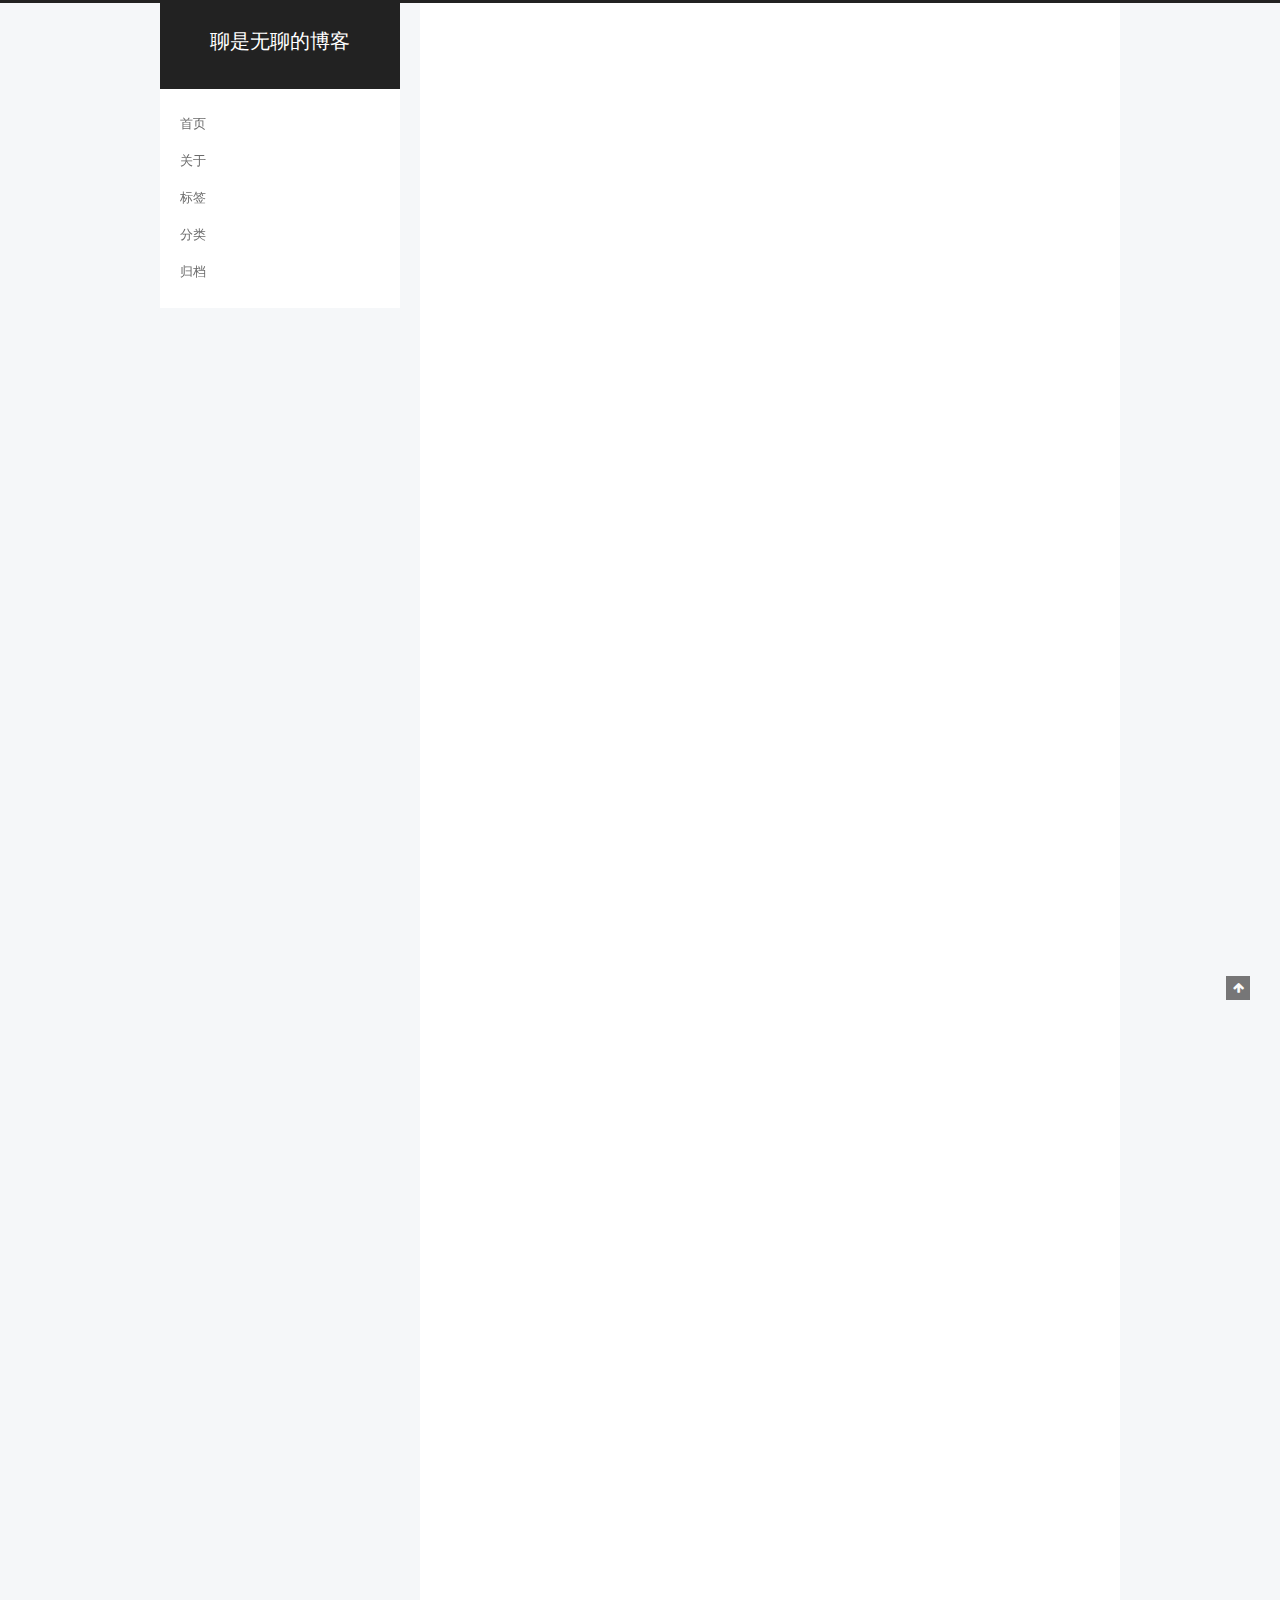
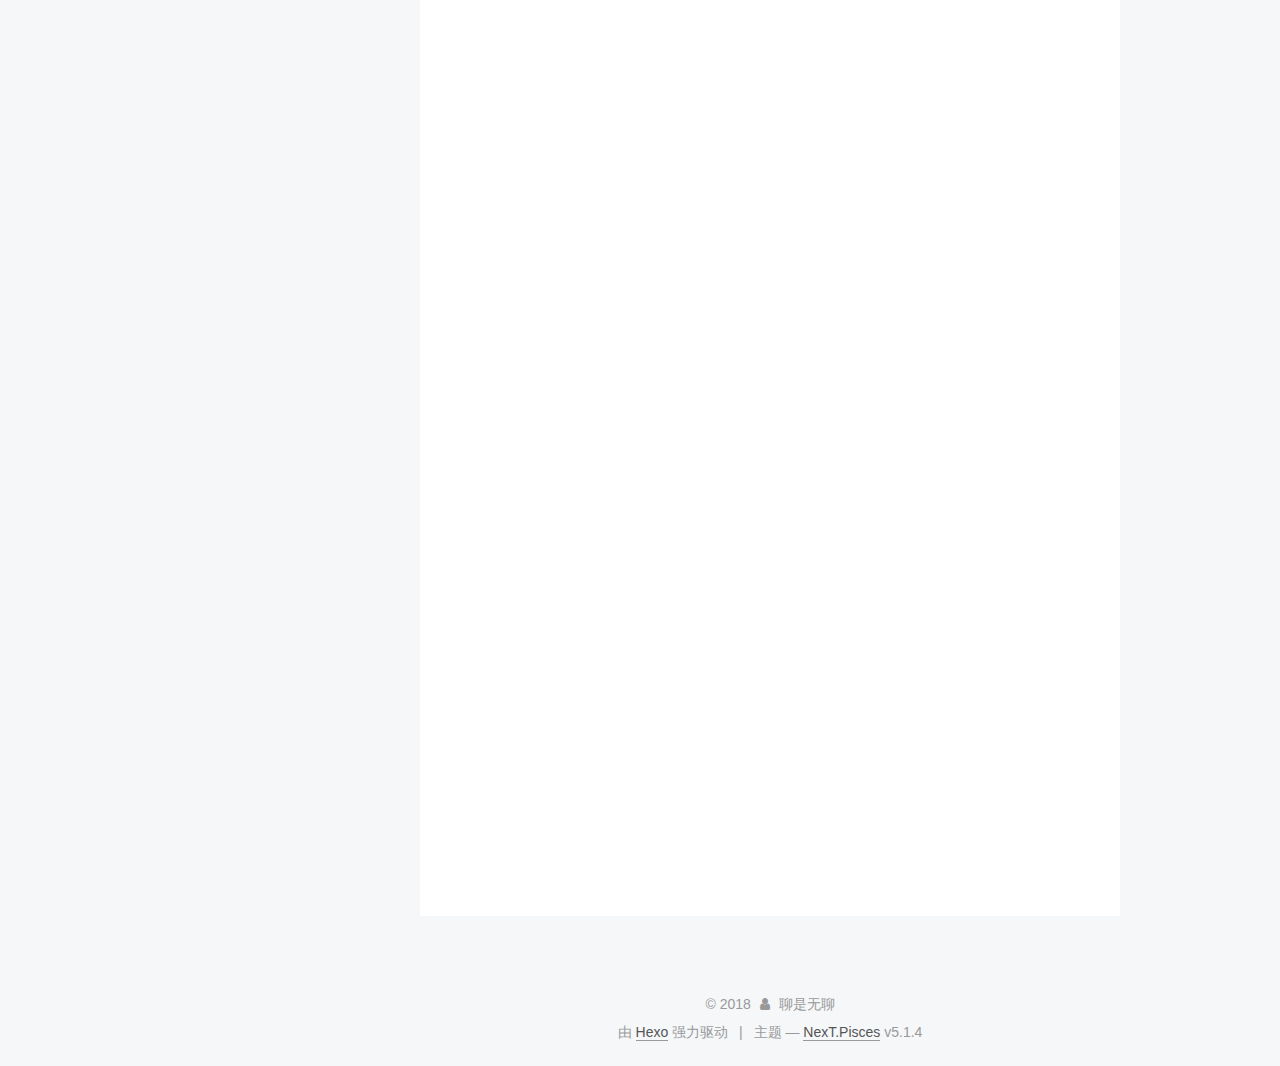
==== commit 612ad226: "Site updated: 2018-09-07 17:09:31" ====
--- a/index.html
+++ b/index.html
@@ -251,7 +251,7 @@
   
   
   <div class="post-block">
-    <link itemprop="mainEntityOfPage" href="http://yoursite.com/2018/08/02/article-title/">
+    <link itemprop="mainEntityOfPage" href="http://yoursite.com/2018/08/23/article-title/">
 
     <span hidden itemprop="author" itemscope itemtype="http://schema.org/Person">
       <meta itemprop="name" content="聊是无聊">
@@ -270,7 +270,7 @@
         
           <h1 class="post-title" itemprop="name headline">
                 
-                <a class="post-title-link" href="/2018/08/02/article-title/" itemprop="url">React ������</a></h1>
+                <a class="post-title-link" href="/2018/08/23/article-title/" itemprop="url">React 简单整理</a></h1>
         
 
         <div class="post-meta">
@@ -282,127 +282,8 @@
               
                 <span class="post-meta-item-text">发表于</span>
               
-              <time title="创建于" itemprop="dateCreated datePublished" datetime="2018-08-02T15:15:30+08:00">
-                2018-08-02
-              </time>
-            
-
-            
-
-            
-          </span>
-
-          
-
-          
-            
-          
-
-          
-          
-
-          
-
-          
-
-          
-
-        </div>
-      </header>
-    
-
-    
-    
-    
-    <div class="post-body" itemprop="articleBody">
-
-      
-      
-
-      
-        
-          
-            
-          
-        
-      
-    </div>
-    
-    
-    
-
-    
-
-    
-
-    
-
-    <footer class="post-footer">
-      
-
-      
-
-      
-
-      
-      
-        <div class="post-eof"></div>
-      
-    </footer>
-  </div>
-  
-  
-  
-  </article>
-
-
-    
-      
-
-  
-
-  
-  
-  
-
-  <article class="post post-type-normal" itemscope itemtype="http://schema.org/Article">
-  
-  
-  
-  <div class="post-block">
-    <link itemprop="mainEntityOfPage" href="http://yoursite.com/2018/08/02/hello-world/">
-
-    <span hidden itemprop="author" itemscope itemtype="http://schema.org/Person">
-      <meta itemprop="name" content="聊是无聊">
-      <meta itemprop="description" content="">
-      <meta itemprop="image" content="/images/header.jpg">
-    </span>
-
-    <span hidden itemprop="publisher" itemscope itemtype="http://schema.org/Organization">
-      <meta itemprop="name" content="聊是无聊的博客">
-    </span>
-
-    
-      <header class="post-header">
-
-        
-        
-          <h1 class="post-title" itemprop="name headline">
-                
-                <a class="post-title-link" href="/2018/08/02/hello-world/" itemprop="url">React 简单整理</a></h1>
-        
-
-        <div class="post-meta">
-          <span class="post-time">
-            
-              <span class="post-meta-item-icon">
-                <i class="fa fa-calendar-o"></i>
-              </span>
-              
-                <span class="post-meta-item-text">发表于</span>
-              
-              <time title="创建于" itemprop="dateCreated datePublished" datetime="2018-08-02T15:15:30+08:00">
-                2018-08-02
+              <time title="创建于" itemprop="dateCreated datePublished" datetime="2018-08-23T15:15:30+08:00">
+                2018-08-23
               </time>
             
 
@@ -541,7 +422,7 @@
               
                 <a href="/archives/">
               
-                  <span class="site-state-item-count">2</span>
+                  <span class="site-state-item-count">1</span>
                   <span class="site-state-item-name">日志</span>
                 </a>
               </div>
--- a/css/main.css
+++ b/css/main.css
@@ -1823,7 +1823,7 @@
   width: 4px;
   height: 4px;
   border-radius: 50%;
-  background: #4ec2ff;
+  background: #ffff12;
 }
 .links-of-blogroll {
   font-size: 13px;
